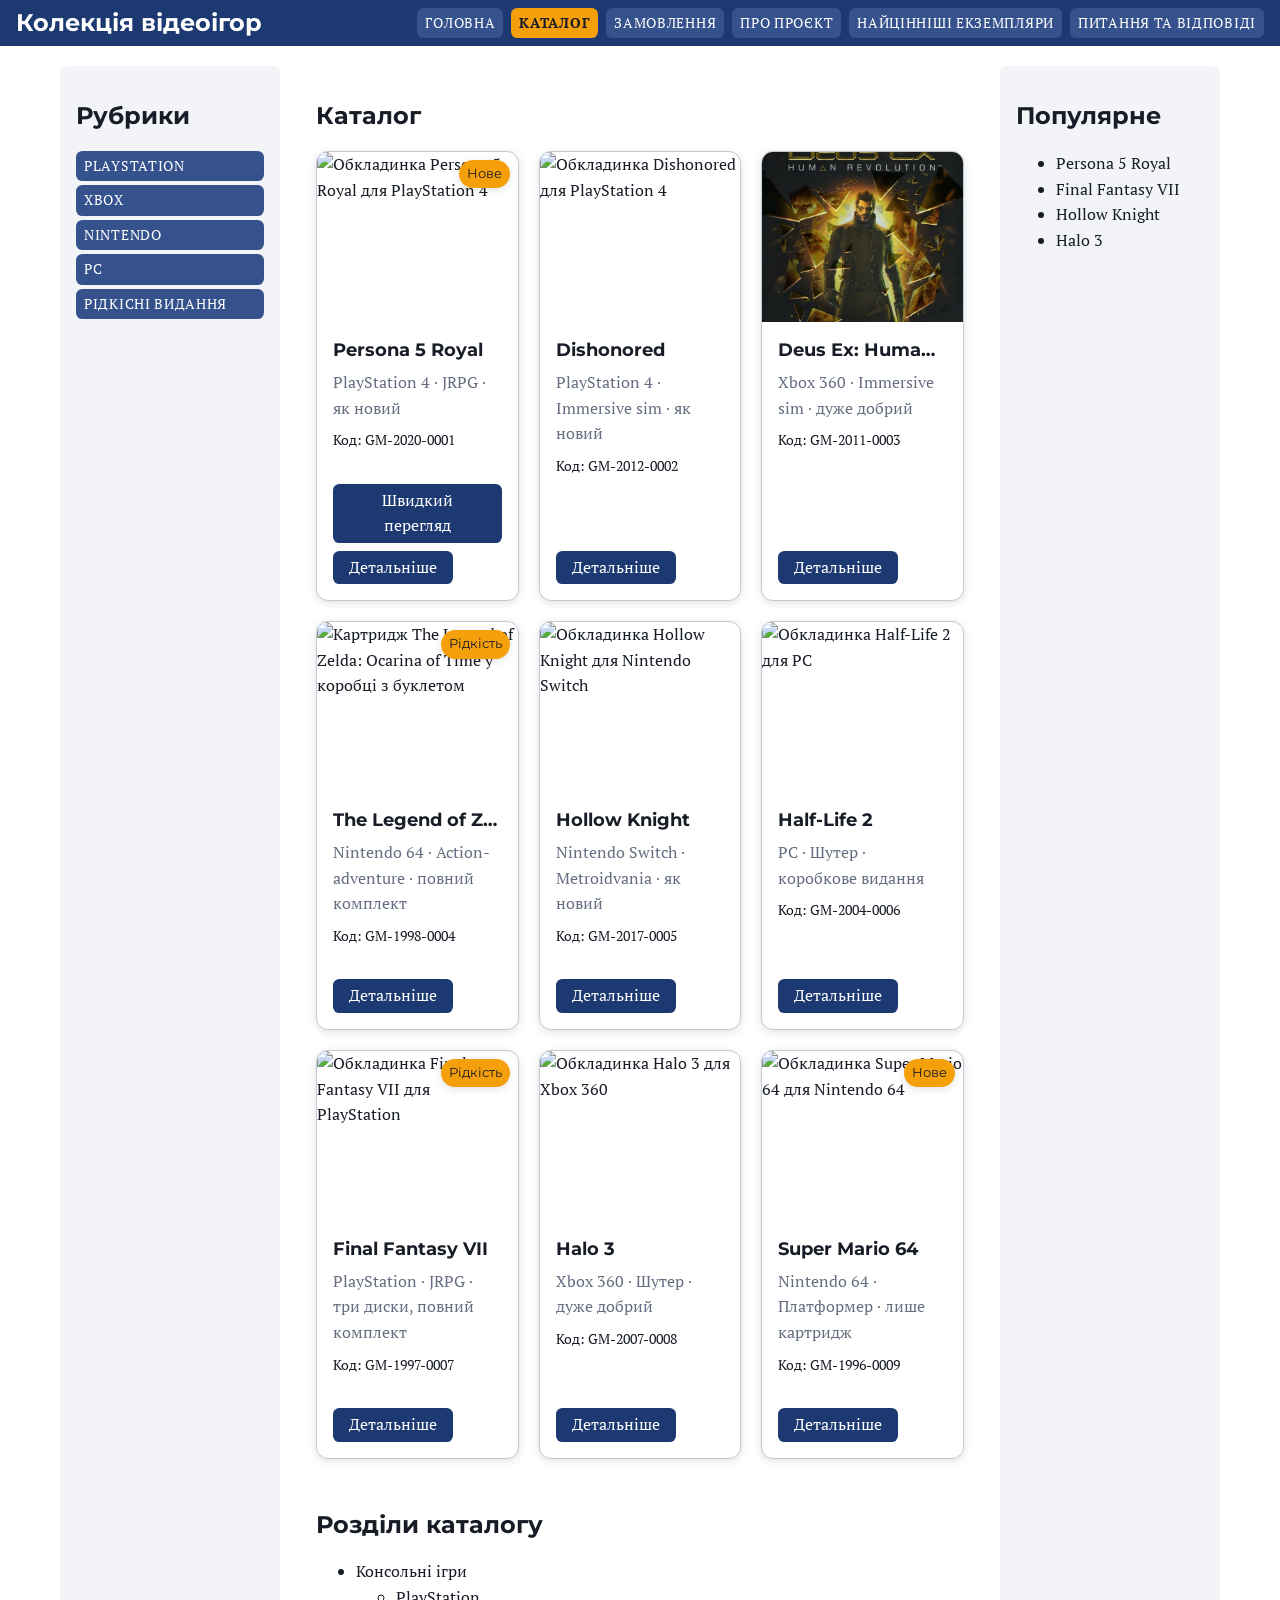
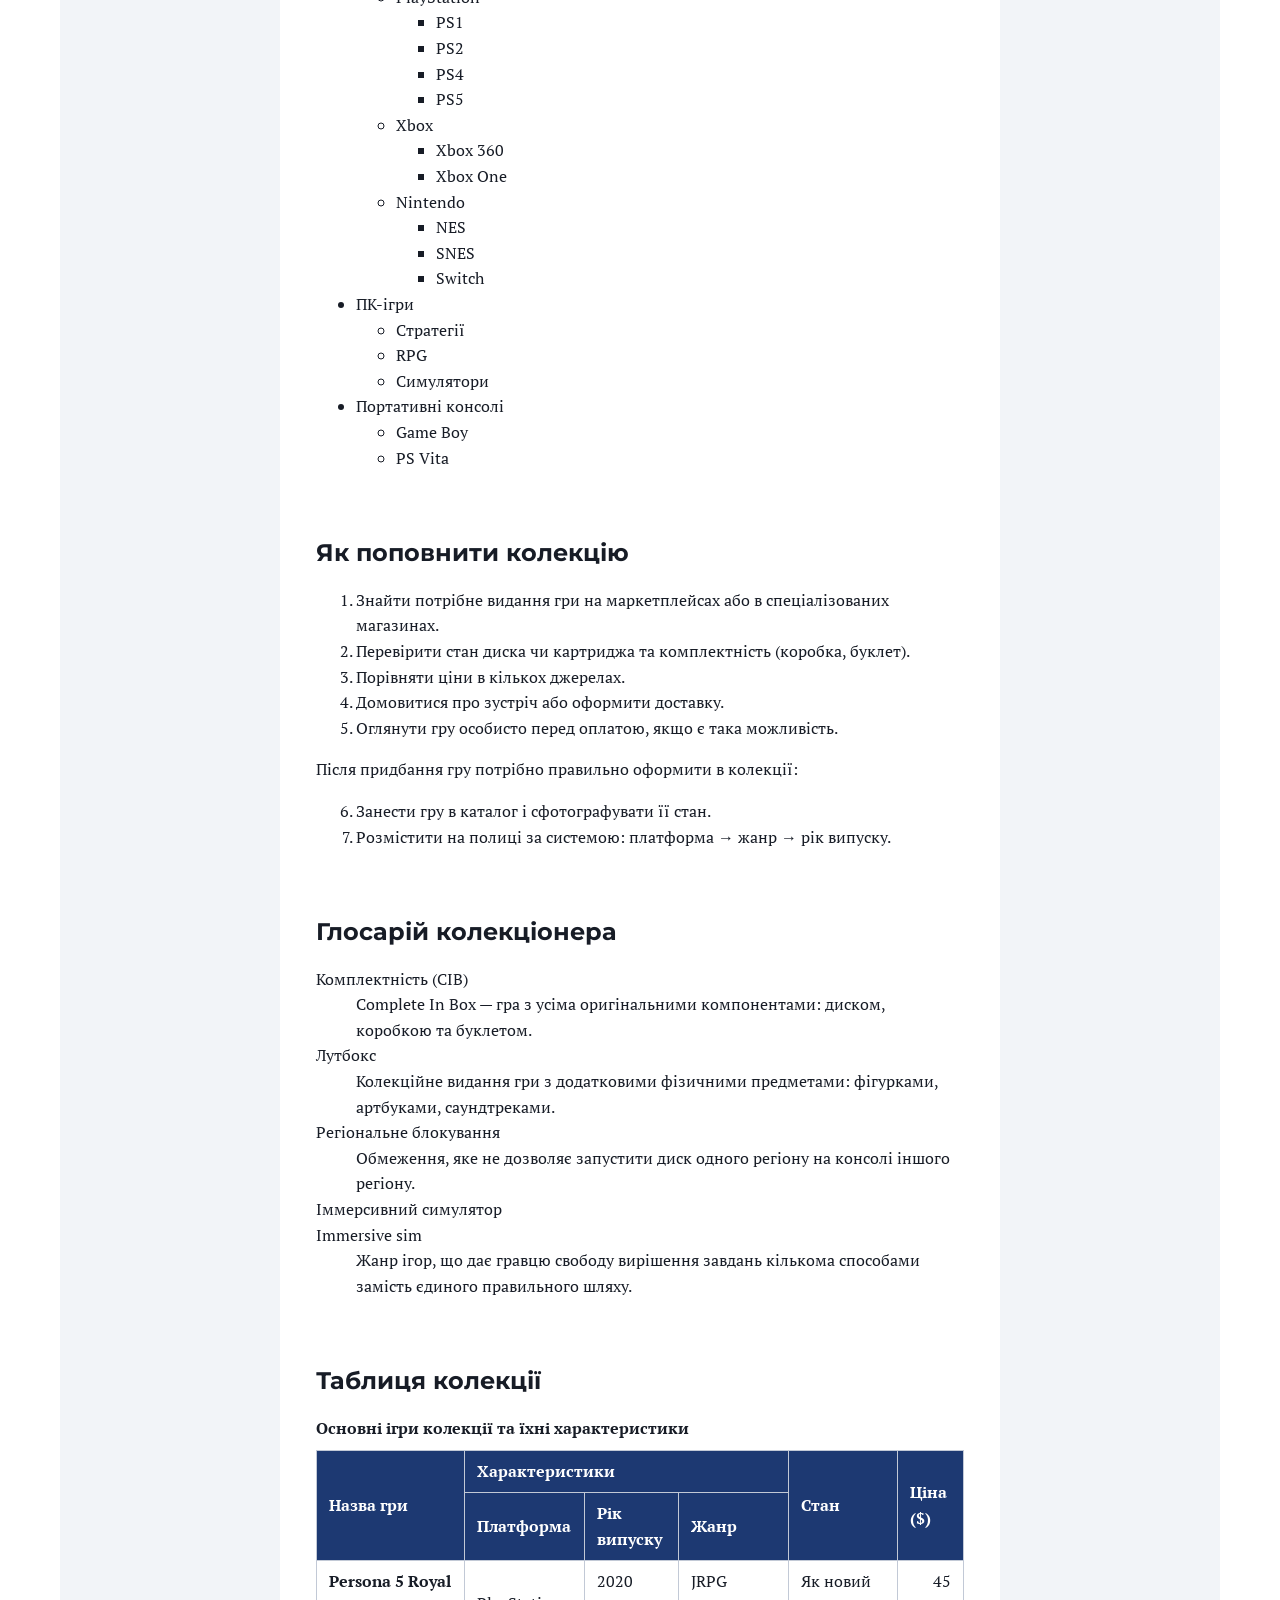
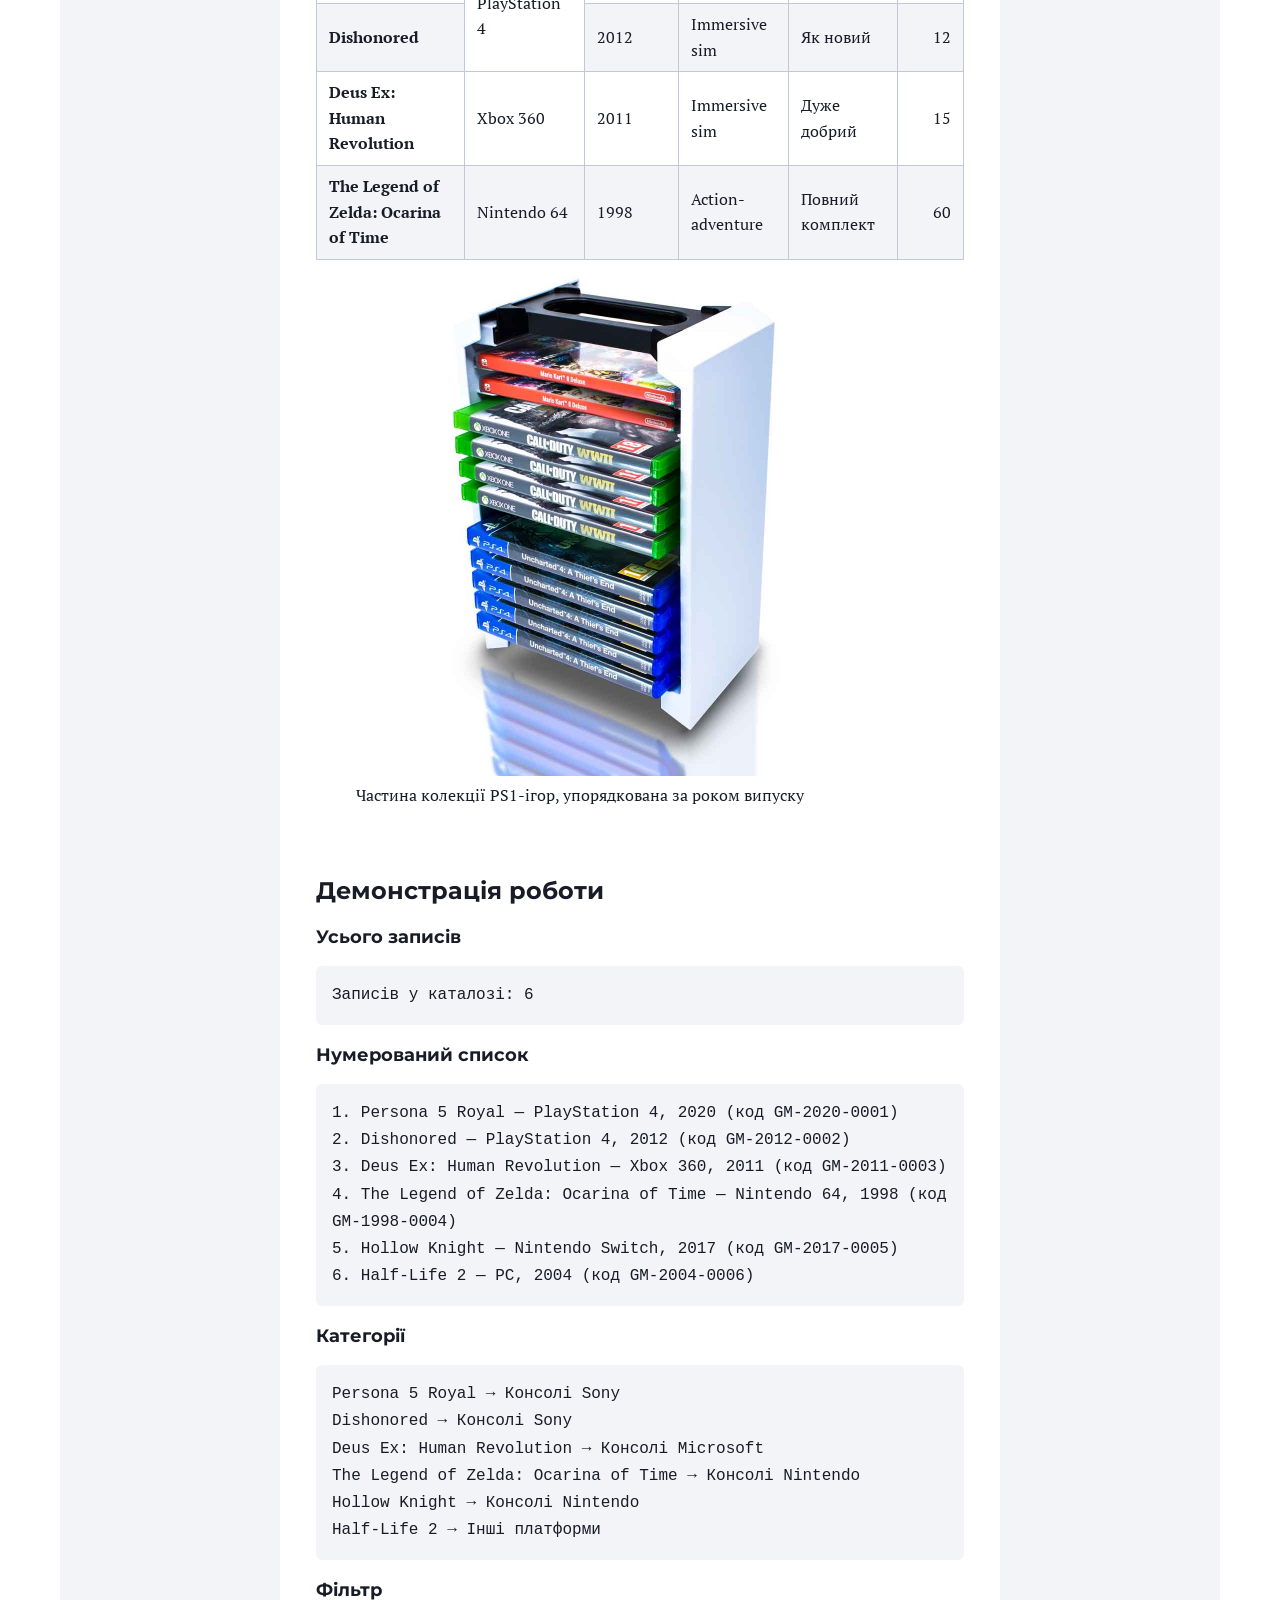
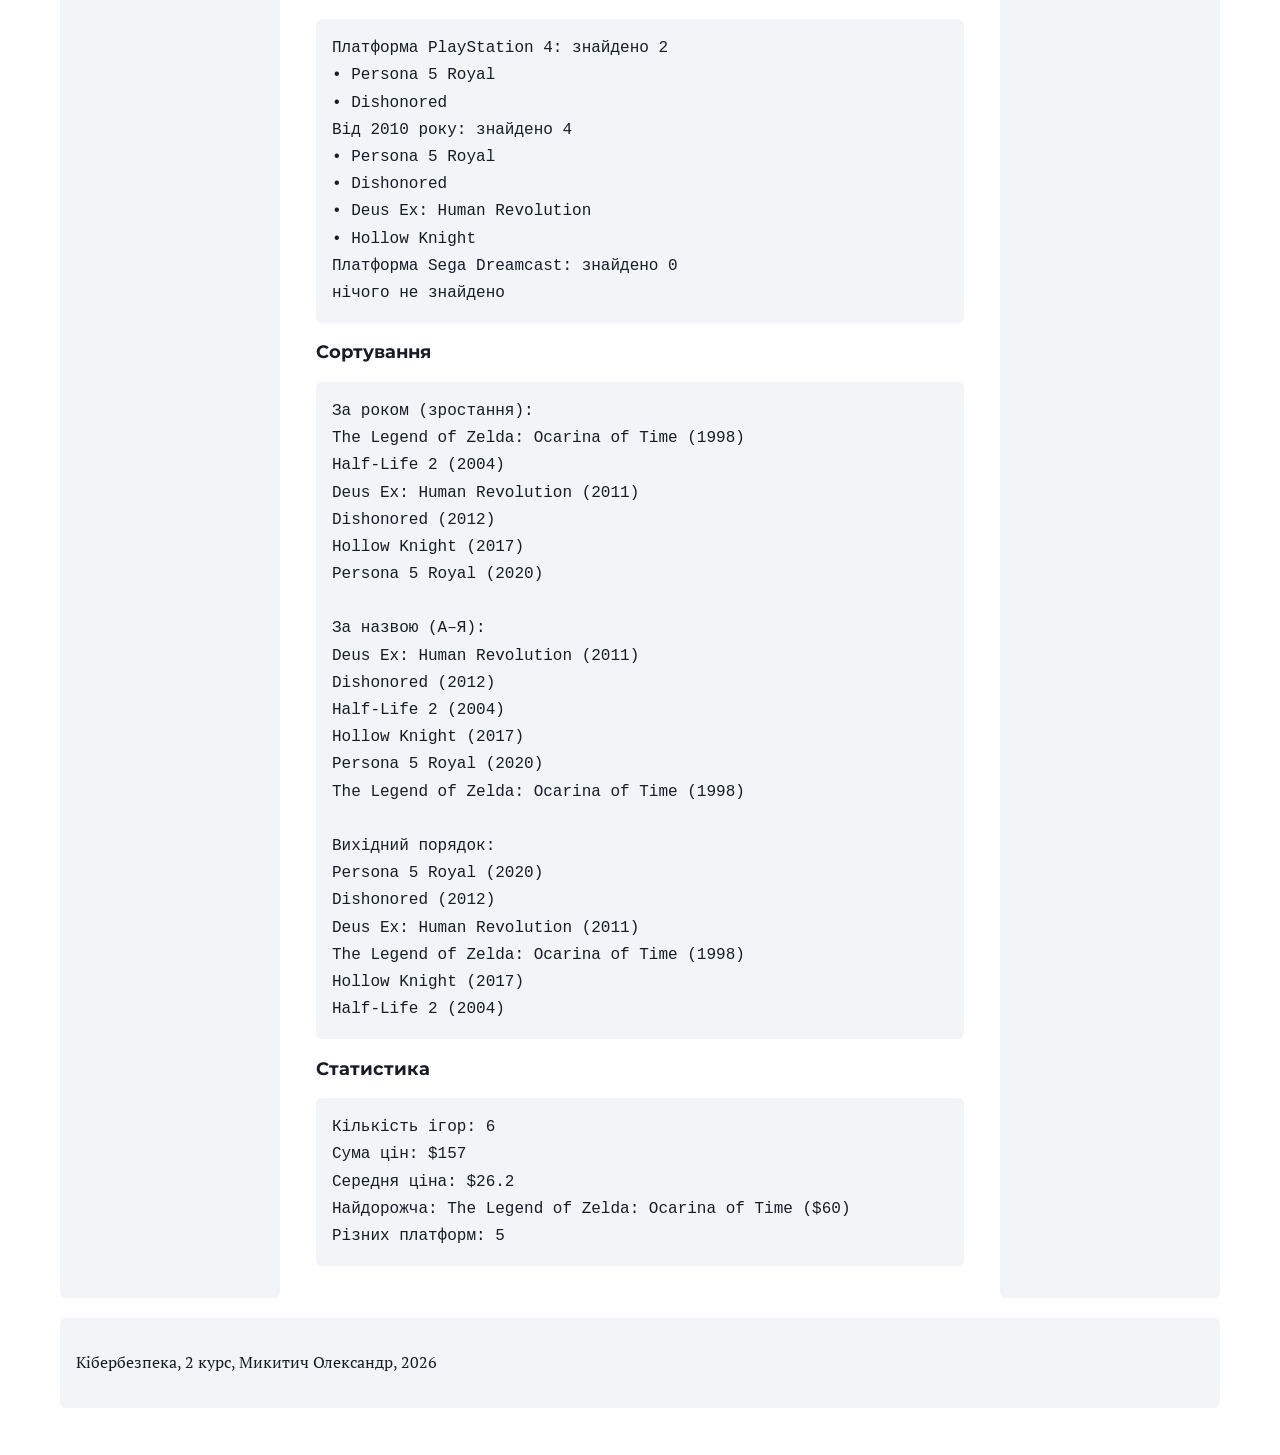
==== catalog.html @ ab2345f8 "LR8: demo section, show() helper, styles" ====
<!DOCTYPE html>
<html lang="uk">

<head>
    <meta charset="UTF-8">
    <meta name="viewport" content="width=device-width, initial-scale=1.0">
    <title>Каталог — Колекція відеоігор</title>
    <link rel="stylesheet" href="css/styles.css">
    <script src="js/app.js" defer></script>
    <link rel="icon" href="data:,">
</head>

<body>

    <header>
        <h1>Колекція відеоігор</h1>
        <nav class="nav" aria-label="Головне меню">
            <details open>
                <summary class="nav__toggle">☰ Меню</summary>
                <ul class="nav__list">
                    <li><a href="index.html">Головна</a></li>
                    <li><a href="catalog.html" class="current">Каталог</a></li>
                    <li><a href="form.html">Замовлення</a></li>
                    <li><a href="index.html#about">Про проєкт</a></li>
                    <li><a href="index.html#favorites">Найцінніші екземпляри</a></li>
                    <li><a href="index.html#faq">Питання та відповіді</a></li>
                </ul>
            </details>
        </nav>
    </header>

    <div class="layout">
        <nav class="layout__nav" aria-label="Рубрики каталогу">
            <h2>Рубрики</h2>
            <ul>
                <li><a href="#">PlayStation</a></li>
                <li><a href="#">Xbox</a></li>
                <li><a href="#">Nintendo</a></li>
                <li><a href="#">PC</a></li>
                <li><a href="#">Рідкісні видання</a></li>
            </ul>
        </nav>
        <main class="layout__main">
            <section class="catalog">
                <h2>Каталог</h2>
                <div class="loader" hidden>
                    <div class="spinner" aria-hidden="true"></div>
                    <p>Завантажуємо каталог…</p>
                </div>
                <div class="cards">
                    <article class="card">
                        <span class="card__badge">Нове</span>
                        <img class="card__img" src="https://picsum.photos/seed/persona5/400/600"
                            alt="Обкладинка Persona 5 Royal для PlayStation 4" width="400" height="600">
                        <div class="card__body">
                            <h3 class="card__title">Persona 5 Royal</h3>
                            <p class="card__meta">PlayStation 4 · JRPG · як новий</p>
                            <p class="card__id">Код: GM-2020-0001</p>
                        </div>
                        <div class="card__actions">
                            <button class="card__action" id="openDetails" type="button">Швидкий перегляд</button>
                            <a class="card__action" href="#">Детальніше</a>
                        </div>
                    </article>

                    <article class="card">
                        <img class="card__img" src="https://picsum.photos/seed/dishonored/600/400"
                            alt="Обкладинка Dishonored для PlayStation 4" width="600" height="400">
                        <div class="card__body">
                            <h3 class="card__title">Dishonored</h3>
                            <p class="card__meta">PlayStation 4 · Immersive sim · як новий</p>
                            <p class="card__id">Код: GM-2012-0002</p>
                        </div>
                        <div class="card__actions">
                            <a class="card__action" href="#">Детальніше</a>
                        </div>
                    </article>

                    <article class="card">
                        <img class="card__img" src="images/deus-ex-human-revolution.jpg"
                            alt="Обкладинка колекційного видання Deus Ex: Human Revolution" width="400" height="300">
                        <div class="card__body">
                            <h3 class="card__title">Deus Ex: Human Revolution — Director's Cut, колекційне видання з
                                артбуком</h3>
                            <p class="card__meta">Xbox 360 · Immersive sim · дуже добрий</p>
                            <p class="card__id">Код: GM-2011-0003</p>
                        </div>
                        <div class="card__actions">
                            <a class="card__action" href="#">Детальніше</a>
                        </div>
                    </article>

                    <article class="card">
                        <span class="card__badge">Рідкість</span>
                        <img class="card__img" src="https://picsum.photos/seed/zelda64/800/450"
                            alt="Картридж The Legend of Zelda: Ocarina of Time у коробці з буклетом" width="800"
                            height="450">
                        <div class="card__body">
                            <h3 class="card__title">The Legend of Zelda: Ocarina of Time — повний комплект із картою
                                Хайрула
                            </h3>
                            <p class="card__meta">Nintendo 64 · Action-adventure · повний комплект</p>
                            <p class="card__id">Код: GM-1998-0004</p>
                        </div>
                        <div class="card__actions">
                            <a class="card__action" href="#">Детальніше</a>
                        </div>
                    </article>
                    <article class="card">
                        <img class="card__img" src="https://picsum.photos/seed/hollowknight/600/400"
                            alt="Обкладинка Hollow Knight для Nintendo Switch" width="600" height="400">
                        <div class="card__body">
                            <h3 class="card__title">Hollow Knight</h3>
                            <p class="card__meta">Nintendo Switch · Metroidvania · як новий</p>
                            <p class="card__id">Код: GM-2017-0005</p>
                        </div>
                        <div class="card__actions">
                            <a class="card__action" href="#">Детальніше</a>
                        </div>
                    </article>

                    <article class="card">
                        <img class="card__img" src="https://picsum.photos/seed/halflife2/600/400"
                            alt="Обкладинка Half-Life 2 для PC" width="600" height="400">
                        <div class="card__body">
                            <h3 class="card__title">Half-Life 2</h3>
                            <p class="card__meta">PC · Шутер · коробкове видання</p>
                            <p class="card__id">Код: GM-2004-0006</p>
                        </div>
                        <div class="card__actions">
                            <a class="card__action" href="#">Детальніше</a>
                        </div>
                    </article>

                    <article class="card">
                        <span class="card__badge">Рідкість</span>
                        <img class="card__img" src="https://picsum.photos/seed/ff7/600/400"
                            alt="Обкладинка Final Fantasy VII для PlayStation" width="600" height="400">
                        <div class="card__body">
                            <h3 class="card__title">Final Fantasy VII</h3>
                            <p class="card__meta">PlayStation · JRPG · три диски, повний комплект</p>
                            <p class="card__id">Код: GM-1997-0007</p>
                        </div>
                        <div class="card__actions">
                            <a class="card__action" href="#">Детальніше</a>
                        </div>
                    </article>

                    <article class="card">
                        <img class="card__img" src="https://picsum.photos/seed/halo3/600/400"
                            alt="Обкладинка Halo 3 для Xbox 360" width="600" height="400">
                        <div class="card__body">
                            <h3 class="card__title">Halo 3</h3>
                            <p class="card__meta">Xbox 360 · Шутер · дуже добрий</p>
                            <p class="card__id">Код: GM-2007-0008</p>
                        </div>
                        <div class="card__actions">
                            <a class="card__action" href="#">Детальніше</a>
                        </div>
                    </article>

                    <article class="card">
                        <span class="card__badge">Нове</span>
                        <img class="card__img" src="https://picsum.photos/seed/mario64/600/400"
                            alt="Обкладинка Super Mario 64 для Nintendo 64" width="600" height="400">
                        <div class="card__body">
                            <h3 class="card__title">Super Mario 64</h3>
                            <p class="card__meta">Nintendo 64 · Платформер · лише картридж</p>
                            <p class="card__id">Код: GM-1996-0009</p>
                        </div>
                        <div class="card__actions">
                            <a class="card__action" href="#">Детальніше</a>
                        </div>
                    </article>
                </div>
            </section>
            <dialog id="details">
                <h2>Persona 5 Royal</h2>
                <p>Ідентифікатор: GM-2020-0001</p>
                <p>Платформа: PlayStation 4. Жанр: JRPG. Рік виходу: 2020. Розробник: Atlus. Стан: як новий, диск без
                    подряпин, оригінальна обкладинка.</p>
                <button id="closeDetails" type="button">Закрити</button>
            </dialog>
            <section>
                <h2>Розділи каталогу</h2>
                <ul>
                    <li>Консольні ігри
                        <ul>
                            <li>PlayStation
                                <ul>
                                    <li>PS1</li>
                                    <li>PS2</li>
                                    <li>PS4</li>
                                    <li>PS5</li>
                                </ul>
                            </li>
                            <li>Xbox
                                <ul>
                                    <li>Xbox 360</li>
                                    <li>Xbox One</li>
                                </ul>
                            </li>
                            <li>Nintendo
                                <ul>
                                    <li>NES</li>
                                    <li>SNES</li>
                                    <li>Switch</li>
                                </ul>
                            </li>
                        </ul>
                    </li>
                    <li>ПК-ігри
                        <ul>
                            <li>Стратегії</li>
                            <li>RPG</li>
                            <li>Симулятори</li>
                        </ul>
                    </li>
                    <li>Портативні консолі
                        <ul>
                            <li>Game Boy</li>
                            <li>PS Vita</li>
                        </ul>
                    </li>
                </ul>
            </section>

            <section>
                <h2>Як поповнити колекцію</h2>
                <ol>
                    <li>Знайти потрібне видання гри на маркетплейсах або в спеціалізованих магазинах.</li>
                    <li>Перевірити стан диска чи картриджа та комплектність (коробка, буклет).</li>
                    <li>Порівняти ціни в кількох джерелах.</li>
                    <li>Домовитися про зустріч або оформити доставку.</li>
                    <li>Оглянути гру особисто перед оплатою, якщо є така можливість.</li>
                </ol>
                <p>Після придбання гру потрібно правильно оформити в колекції:</p>
                <ol start="6">
                    <li>Занести гру в каталог і сфотографувати її стан.</li>
                    <li>Розмістити на полиці за системою: платформа → жанр → рік випуску.</li>
                </ol>
            </section>

            <section>
                <h2>Глосарій колекціонера</h2>
                <dl>
                    <dt>Комплектність (CIB)</dt>
                    <dd>Complete In Box — гра з усіма оригінальними компонентами: диском, коробкою та буклетом.</dd>

                    <dt>Лутбокс</dt>
                    <dd>Колекційне видання гри з додатковими фізичними предметами: фігурками, артбуками, саундтреками.
                    </dd>

                    <dt>Регіональне блокування</dt>
                    <dd>Обмеження, яке не дозволяє запустити диск одного регіону на консолі іншого регіону.</dd>

                    <dt>Іммерсивний симулятор</dt>
                    <dt>Immersive sim</dt>
                    <dd>Жанр ігор, що дає гравцю свободу вирішення завдань кількома способами замість єдиного
                        правильного
                        шляху.</dd>
                </dl>
            </section>

            <section>
                <h2>Таблиця колекції</h2>
                <div class="table-wrap">
                    <table>
                        <caption>Основні ігри колекції та їхні характеристики</caption>
                        <thead>
                            <tr>
                                <th rowspan="2" scope="col">Назва гри</th>
                                <th colspan="3" scope="colgroup">Характеристики</th>
                                <th rowspan="2" scope="col">Стан</th>
                                <th rowspan="2" scope="col">Ціна ($)</th>
                            </tr>
                            <tr>
                                <th scope="col">Платформа</th>
                                <th scope="col">Рік випуску</th>
                                <th scope="col">Жанр</th>
                            </tr>
                        </thead>
                        <tbody>
                            <tr>
                                <th scope="row">Persona 5 Royal</th>
                                <td rowspan="2">PlayStation 4</td>
                                <td>2020</td>
                                <td>JRPG</td>
                                <td>Як новий</td>
                                <td>45</td>
                            </tr>
                            <tr>
                                <th scope="row">Dishonored</th>
                                <td>2012</td>
                                <td>Immersive sim</td>
                                <td>Як новий</td>
                                <td>12</td>
                            </tr>
                            <tr>
                                <th scope="row">Deus Ex: Human Revolution</th>
                                <td>Xbox 360</td>
                                <td>2011</td>
                                <td>Immersive sim</td>
                                <td>Дуже добрий</td>
                                <td>15</td>
                            </tr>
                            <tr>
                                <th scope="row">The Legend of Zelda: Ocarina of Time</th>
                                <td>Nintendo 64</td>
                                <td>1998</td>
                                <td>Action-adventure</td>
                                <td>Повний комплект</td>
                                <td>60</td>
                            </tr>
                        </tbody>

                    </table>
                </div>

                <figure>
                    <img src="images/ps1-collection-boxes.jpg"
                        alt="Ряд коробок класичних PS1-ігор на полиці, впорядкованих за роком випуску" width="500"
                        height="350" loading="lazy">
                    <figcaption>Частина колекції PS1-ігор, упорядкована за роком випуску</figcaption>
                </figure>
            </section>
            <section class="demo" id="demo">
    <h2>Демонстрація роботи</h2>
    <h3>Усього записів</h3>
    <p class="js-out" id="out-count"></p>
    <h3>Нумерований список</h3>
    <p class="js-out" id="out-numbered"></p>
    <h3>Категорії</h3>
    <p class="js-out" id="out-categories"></p>
    <h3>Фільтр</h3>
    <p class="js-out" id="out-filter"></p>
    <h3>Сортування</h3>
    <p class="js-out" id="out-sorted"></p>
    <h3>Статистика</h3>
    <p class="js-out" id="out-stats"></p>
</section>
        </main>
        <aside class="layout__aside">
            <h2>Популярне</h2>
            <ul>
                <li>Persona 5 Royal</li>
                <li>Final Fantasy VII</li>
                <li>Hollow Knight</li>
                <li>Halo 3</li>
            </ul>
        </aside>

        <footer class="layout__footer">
            <p>Кібербезпека, 2 курс, Микитич Олександр, 2026</p>
        </footer>
    </div>


    <script>
        const dlg = document.getElementById("details");
        document.getElementById("openDetails").addEventListener("click", () => dlg.showModal());
        document.getElementById("closeDetails").addEventListener("click", () => dlg.close());
    </script>
</body>

</html>
---- css/styles.css ----
/* =========================================================
   Колекція відеоігор — web-course-2
   Варіант: відеоігри (фізичні копії)
   Микитич Олександр, 2 курс, Кібербезпека
   LR4 — жовтень 2026, LR5 — жовтень 2026
   ========================================================= */

/* Шрифти Google Fonts з підтримкою кирилиці:
   Montserrat — заголовки, PT Serif — основний текст.
   Разом використано 2 гарнітури і 3 накреслення (700 + 400 + 700).
   @import за правилами CSS мусить стояти до будь-яких інших правил,
   тому він вище за box-sizing. */
@import url('https://fonts.googleapis.com/css2?family=Montserrat:wght@700&family=PT+Serif:wght@400;700&subset=cyrillic&display=swap');

/* ---------------------------------------------------------
   0. Глобальна нормалізація коробок (LR5, п.2)
   За замовчуванням (content-box) width — це ширина лише вмісту, а padding
   і border додаються зверху: блок width: 50% + padding 1rem з кожного боку
   займе більше половини рядка, і дві такі колонки не помістяться поруч.
   У border-box width — це вже вся коробка разом із padding і border:
   відступи «з'їдають» місце всередині, а зовнішній розмір лишається
   рівно таким, як записано. ::before і ::after додано, бо псевдоелементи
   не успадковують box-sizing від свого елемента.
   --------------------------------------------------------- */
*,
*::before,
*::after {
    box-sizing: border-box;
}

   /* Тут ваш коментар своїми словами */
   img,
   video,
   iframe {
       max-width: 100%;
       height: auto;
   }
      .table-wrap {
       overflow-x: auto;
   }

/* ---------------------------------------------------------
   1. Палітра та нетипові custom properties
   --------------------------------------------------------- */
:root {
    /* кольори варіанта (6 обов'язкових ролей + додаткові) */
    --color-brand: hsl(220 60% 28%);
    --color-accent: hsl(38 92% 50%);
    --color-bg: #ffffff;
    --color-surface: hsl(220 30% 96%);
    --color-text: hsl(220 25% 12%);
    --color-muted: hsl(220 12% 45%);
    --color-border: hsl(220 20% 80%);
    --color-invalid: hsl(0 72% 45%);
    --color-valid: hsl(142 60% 32%);

    /* похідні кольори: щоб поза :root не лишилося жодного «сирого» кольору */
    --color-on-brand: #ffffff;
    /* текст на синьому фоні */
    --color-brand-light: hsl(220 45% 38%);
    /* плитки меню на фоні шапки */
    --color-invalid-bg: hsl(0 72% 96%);
    --color-valid-bg: hsl(142 60% 96%);

    /* нетипові (не кольорові) змінні з LR4 */
    --radius: 0.4rem;
    --space: 1rem;
    --shadow: 0 2px 8px rgb(0 0 0 / 12%);
    --font-heading: "Montserrat", "Segoe UI", sans-serif;
    --font-body: "PT Serif", Georgia, "Times New Roman", serif;

    /* розміри (LR5): усі відступи нижче — лише через ці змінні */
    --space-xs: 0.25rem;
    --space-sm: 0.5rem;
    --space-md: 1rem;
    --space-lg: 2rem;
    --radius-lg: 12px;
    --card-width: 260px;
    --card-img-height: 170px;
    --banner-width: 900px;

    /* макет (LR6) */
    --gap: 1.25rem;
    --min-col: 240px;
    --sidebar: 220px;
}

/* ---------------------------------------------------------
   2. Базові стилі та типографіка
   --------------------------------------------------------- */
body {
    margin: 0;
    background: var(--color-bg);
    color: var(--color-text);
    font-family: var(--font-body);
    font-size: 100%;
    /* 16px */
    line-height: 1.6;
    /* 1.5–1.7 для основного тексту */
}

h1,
h2,
h3 {
    font-family: var(--font-heading);
    line-height: 1.2;
    /* 1.1–1.3 для заголовків */
}

h1 {
    font-size: 2rem;
}

h2 {
    font-size: 1.5rem;
}

h3 {
    font-size: 1.15rem;
}

/* зображення не вилазять за межі батьківського блока */
img {
    max-width: 100%;
    height: auto;
}

/* ширина текстових абзаців обмежена, щоб рядки не тягнулися на весь екран */
main p {
    max-width: 65ch;
}

/* letter-spacing рівно в одному місці — там, де текст написано великими
   літерами (text-transform: uppercase) — у пунктах меню навігації */
nav a {
    text-transform: uppercase;
    letter-spacing: 0.05em;
}

/* приклад var() із запасним значенням: якщо --shadow раптом не оголошено
   (наприклад, зникне з :root), картка просто отримає цю легку тінь за
   замовчуванням замість того, щоб лишитися без тіні взагалі */
.card {
    box-shadow: var(--shadow, 0 2px 8px rgb(0 0 0 / 10%));
    background: var(--color-surface);
    border-radius: var(--radius);
    padding: var(--space);
}

/* ---------------------------------------------------------
   3. Наскрізна шапка й горизонтальне меню (LR4 п.5, LR5 п.8)
   Селектор body > header, а не просто header: усередині карток на
   головній теж є <header>, і вони не мають ставати синіми чи липкими.
   --------------------------------------------------------- */
/* position: sticky — шапка прокручується разом зі сторінкою, доки не
   торкнеться верху вікна (top: 0), а далі «прилипає».
   z-index працює лише для позиціонованих елементів, тому без position
   він би просто ігнорувався; а без z-index картки з position: relative,
   що йдуть у розмітці пізніше, малювалися б поверх шапки. */
body>header {
    position: sticky;
    top: 0;
    z-index: 10;
    padding: var(--space-sm) var(--space-md);
    background: var(--color-brand);
    /* непрозорий: текст не просвічує */
    color: var(--color-on-brand);
    display: flex;
    align-items: center;
    justify-content: space-between;
    gap: var(--gap);
}

body>header h1 {
    margin: 0;
    font-size: 1.5rem;
    color: var(--color-on-brand);
}

/* комбінатор "сусід": відступ одразу під шапкою перед основним вмістом */
header+main {
    display: block;
    margin-top: var(--space);
}

/* бічні відступи, щоб вміст не прилипав до країв вікна */
main {
    padding: 0 var(--space-md);
}


body>header ul {
    display: flex;
    flex-wrap: wrap;
    gap: var(--space-sm);
    list-style: none;
    padding: 0;
    margin: 0;
}


/* кожне посилання — окрема «плитка»: власний фон, відступи, скруглення */
nav a {
    display: block;
    padding: var(--space-xs) var(--space-sm);
    text-decoration: none;
    background: var(--color-brand-light);
    border-radius: var(--radius);
    font-size: 0.875rem;
}

/* колір тексту — через :link і :visited: інакше загальні a:link / a:visited
   з розділу 6 мають вищу специфічність (0,1,1) за nav a (0,0,2)
   і фарбують пункти меню в синій на синьому фоні */
nav a:link,
nav a:visited {
    color: var(--color-on-brand);
}

nav a:hover {
    background: var(--color-accent);
    color: var(--color-text);
}

/* поточна сторінка — клас "переїжджає" по сторінках, розмітка та сама */
nav a.current {
    background: var(--color-accent);
    color: var(--color-text);
    font-weight: 700;
}
/* ----- Меню без JS: <details> + <summary> ----- */
/* База (телефон): у шапці заголовок, а меню під ним на всю ширину */
body > header {
    flex-wrap: wrap;
}

.nav {
    flex: 1 1 100%;
}

/* summary виглядає як кнопка; display: block прибирає стандартний трикутник */
.nav__toggle {
    display: block;
    min-height: 44px;
    padding: var(--space-sm) var(--space-md);
    background: var(--color-brand-light);
    color: var(--color-on-brand);
    border-radius: var(--radius);
    font-weight: bold;
    cursor: pointer;
}

/* summary втрачає видимий фокус через наші стилі, тому повертаємо його */
.nav__toggle:focus-visible {
    outline: 3px solid var(--color-accent);
    outline-offset: 2px;
}

/* Пункти вертикально, кожен не нижчий за 44px (мінімум для пальця) */
.nav__list {
    list-style: none;
    margin: var(--space-sm) 0 0;
    padding: 0;
    display: flex;
    flex-direction: column;
    gap: var(--space-xs);
}

.nav__list a {
    display: flex;
    align-items: center;
    min-height: 44px;
}

@media (min-width: 768px) {
    /* Кнопку ховаємо, список стає горизонтальним рядом на Flexbox */
    .nav {
        flex: 0 1 auto;
    }

    .nav__toggle {
        display: none;
    }

    .nav details > .nav__list {
        flex-direction: row;
        flex-wrap: wrap;
        margin: 0;
        gap: var(--space-sm);
    }

    .nav__list a {
        min-height: 0;
    }
}

body>footer {
    background: var(--color-surface);
    color: var(--color-muted);
    padding: var(--space);
    text-align: center;
}

/* комбінатор "прямий нащадок": стилізуємо лише секції, що лежать
   безпосередньо в <main>, а не вкладені в них довільні блоки */
main>section {
    padding: var(--space) 0;
}

/* ---------------------------------------------------------
   4. Таблиця каталогу з LR2 (п.6) — лише селекторами по структурі
   --------------------------------------------------------- */
table {
    border-collapse: collapse;
    /* інакше лінії подвояться */
    width: 100%;
}

caption {
    text-align: left;
    font-weight: 700;
    margin-bottom: 0.5em;
}

th,
td {
    border: 1px solid var(--color-border);
    padding: 0.5em 0.75em;
    text-align: left;
}

thead th {
    background: var(--color-brand);
    color: var(--color-on-brand);
}

/* числова колонка (ціна) — завжди останній td в рядку tbody */
tbody td:last-child {
    text-align: right;
}

/* Зебра рядків: формула an+b тут — 2n, тобто even.
   2n перебирає 2, 4, 6... — усі парні рядки тіла таблиці,
   саме їм даємо фон var(--color-surface). Непарні (2n+1/odd)
   лишаються білими — так рядки легше розрізняти оком. */
tbody tr:nth-child(even) {
    background: var(--color-surface);
}

tbody tr:hover {
    background: var(--color-accent);
}

/* ---------------------------------------------------------
   5. Форма з LR3 (п.7)
   --------------------------------------------------------- */
fieldset {
    border: 1px solid var(--color-border);
    border-radius: var(--radius);
    padding: var(--space);
    margin-bottom: var(--space);
}

legend {
    font-family: var(--font-heading);
    font-weight: 700;
    padding: 0 0.5em;
}

label {
    display: block;
    margin-bottom: 0.25em;
}

input,
select,
textarea {
    width: 100%;
    max-width: 24rem;
    padding: 0.5em;
    border: 1px solid var(--color-border);
    border-radius: var(--radius);
    font-family: inherit;
    font-size: 1rem;
}

/* :focus:invalid, а не просто :invalid — required-поля є невалідними
   одразу після завантаження сторінки, ще до того, як людина почала
   щось вводити. Якщо прибрати :focus, уся форма стане червоною ще до
   взаємодії з нею. :focus:invalid підсвічує поле лише тоді, коли
   користувач саме зараз у ньому друкує і значення ще не підходить. */
input:focus:invalid,
select:focus:invalid,
textarea:focus:invalid {
    border-color: var(--color-invalid);
    background: var(--color-invalid-bg);
}

input:focus:valid,
select:focus:valid,
textarea:focus:valid {
    border-color: var(--color-valid);
    background: var(--color-valid-bg);
}

/* обов'язкові поля позначені псевдоелементом (зірочка), а не текстом
   у розмітці: :has() перевіряє, чи йде одразу за підписом required-поле */
label:has(+ input:required)::after,
label:has(+ select:required)::after {
    content: " *";
    color: var(--color-accent);
    font-weight: 700;
}

/* кнопки submit і reset обрані атрибутним селектором, без класів */
button[type="submit"] {
    background: var(--color-accent);
    color: var(--color-text);
    border: none;
    border-radius: var(--radius);
    padding: 0.6em 1.4em;
    font-weight: 700;
    cursor: pointer;
}

button[type="reset"] {
    background: transparent;
    color: var(--color-muted);
    border: 1px solid var(--color-border);
    border-radius: var(--radius);
    padding: 0.6em 1.4em;
    cursor: pointer;
}

/* псевдоклас :checked — позначений варіант (радіо/чекбокс) підсвічує
   свій підпис, щоб було видно вибір навіть без фокуса на самому полі */
input:checked+label {
    color: var(--color-brand);
    font-weight: 700;
}

/* ---------------------------------------------------------
   6. Обов'язковий набір селекторів (п.8)
   --------------------------------------------------------- */

/* псевдоклас :not() — усі пункти FAQ, крім закритого за замовчуванням,
   отримують трохи приглушений маркер підсумку, доки їх не розгорнули */
details:not([open]) summary {
    color: var(--color-muted);
}

/* псевдоклас :first-child — прибираємо зайвий відступ зверху в першого
   елемента всередині <main>, яким би він не був */
main>*:first-child {
    margin-top: 0;
}

/* псевдоелементи ::before / ::after з обов'язковим content —
   декоративні лапки навколо цитати на головній сторінці */
blockquote {
    font-style: italic;
    color: var(--color-muted);
    padding: 0 1.5em;
}

blockquote::before {
    content: "«";
    color: var(--color-accent);
}

blockquote::after {
    content: "»";
    color: var(--color-accent);
}

/* атрибутний селектор — зовнішні посилання позначаємо значком через
   ::after (ще один псевдоелемент, одночасно демонструє attribute-selector) */
a[href^="http"]::after {
    content: " ↗";
}

a[href$=".pdf"]::after {
    content: " (PDF)";
}

/* Повний набір станів посилань у порядку LVHFA.
   Порядок критичний, бо :hover і :active йдуть пізніше за :link/:visited
   і мають перекривати їх у каскаді — якщо :visited поставити після :hover,
   відвіданий стан знову "забере" колір у наведення й клік. */
a:link {
    color: var(--color-brand);
}

a:visited {
    color: var(--color-muted);
}

a:hover {
    color: var(--color-accent);
}

a:focus-visible {
    outline: 2px solid var(--color-accent);
    outline-offset: 2px;
}

a:active {
    color: var(--color-invalid);
}

/* ---------------------------------------------------------
   7. Демонстрація специфічності (п.9)
   --------------------------------------------------------- */

/* --- Демонстрація специфічності ---
   Претенденти на колір заголовка картки Persona 5 Royal:
   h3               → (0,0,1)
   .card h3         → (0,1,1)
   #promo h3        → (1,0,1)  ← перемагає

   Порівнюємо трійки зліва направо, як номер версії:
   у #promo h3 одиниця в першій колонці (id), тому решта вже не має
   значення. Скільки б класів я не додав до .card, вони не наздоженуть
   один id — саме тому id для стилів зазвичай не використовують. */
/* h3       { color: var(--color-text); } */
/* .card h3 { color: var(--color-muted); } */
#promo h3 {
    color: var(--color-brand);
}

/* Якби тут був inline-стиль style="color: red" прямо в розмітці,
   він переміг би всі три правила вище, бо inline-стилі мають
   специфічність (1,0,0,0) — на порядок вищу за будь-який id-селектор
   у файлі стилів. Це погано для підтримки коду: такий колір довелося б
   шукати і правити в самому HTML на кожній сторінці окремо, а не в
   одному файлі styles.css. */
/* <h3 style="color: red;">Persona 5 Royal</h3> */

/* підпис-footer у картках головної сторінки */
.card footer {
    color: var(--color-muted);
    font-size: 0.875rem;
}

/* =========================================================
   LR5. БЛОКОВА МОДЕЛЬ І ПОЗИЦІОНУВАННЯ
   ========================================================= */

/* ===== Градієнтний банер (п.9) ===== */
/* Градієнт тримається темного синього на більшій частині довжини, а
   бурштин з'являється лише в кінці — так білий текст читається всюди.
   text-shadow — страховка для світлого правого краю. */
.banner {
    width: min(100%, var(--banner-width));
    margin: 0 auto var(--space-lg);
    padding: var(--space-lg);
    border-radius: var(--radius-lg);
    color: var(--color-on-brand);
    background-image: linear-gradient(120deg, var(--color-brand) 0%, var(--color-brand-light) 60%, var(--color-accent) 100%);
    text-shadow: 0 1px 2px rgb(0 0 0 / 40%);
}

.banner h2 {
    margin: 0 0 var(--space-sm);
}

.banner p {
    margin: 0;
}

/* ===== Картки каталогу (п.4–7) ===== */

/* Система відліку для бейджа. Експеримент: без position: relative бейдж
   рахує top/right від найближчого позиціонованого предка, а такого немає,
   тож координати беруться від початкового блока (вікна) — і бейджі обох
   карток злітають у правий верхній кут сторінки, один на одного. */
.card {
    position: relative;
}

/* overflow: hidden обрізає все, що виходить за межі картки, — без нього
   прямокутні кути зображення вилазили б поверх скруглених кутів border-radius. */
.card {
    overflow: hidden;
    border: 1px solid var(--color-border);
    border-radius: var(--radius-lg);
    transition: transform 250ms ease, box-shadow 250ms ease;
}

.cards {
  
    display: grid;
    grid-template-columns: repeat(auto-fit, minmax(var(--min-col), 1fr));
    gap: var(--gap);
}

/* база (телефон): --min-col: 240px з :root дає одну картку в ряд.
   Нижче перевизначаємо тільки значення змінної, а не кількість колонок. */
@media (min-width: 768px) {
    .cards {
        --min-col: 200px;
    }
}

@media (min-width: 1024px) {
    .cards {
        --min-col: 160px;
    }
}

/* Розкладка лише для карток у сітці каталогу. padding: 0 скасовує
   внутрішній відступ картки з LR4 — зображення має йти від краю до краю,
   а відступ отримує тільки .card__body. Вертикальний відступ — лише знизу. */
.cards .card {
    display: flex;
    flex-direction: column;
    padding: 0;
    background: var(--color-bg);
}

/* object-fit: cover заповнює всю рамку 100% × 170px, зберігаючи пропорції
   фото, і обрізає зайве по краях. display: block прибирає кілька пікселів
   під картинкою: img за замовчуванням рядковий елемент і стоїть на базовій
   лінії тексту, під якою браузер лишає місце для «хвостиків» літер (у, р). */
.card__img {
    display: block;
    width: 100%;
    height: var(--card-img-height);
    object-fit: cover;
        object-position: center;
    transition: transform 250ms ease;
}
/* Картка піднімається при наведенні і при фокусі всередині (клавіатура) */
.card:hover,
.card:focus-within {
    transform: translateY(-6px);
    box-shadow: 0 14px 28px rgb(0 0 0 / 18%);
}

/* Вкладений ефект: обкладинка всередині картки трохи збільшується.
   overflow: hidden на .card обрізає збільшену картинку по рамці. */
.card:hover .card__img,
.card:focus-within .card__img {
    transform: scale(1.08);
}

.card__body {
    padding: var(--space-md);
}

/* Три крапки: потрібні всі три властивості разом —
   nowrap забороняє перенос, overflow обрізає зайве, ellipsis малює «…». */
.card__title {
    margin: 0 0 var(--space-sm);
    line-height: 1.3;
    white-space: nowrap;
    overflow: hidden;
    text-overflow: ellipsis;
}

/* Відступи в картці — тільки знизу: так вони ніколи не стикаються
   й не схлопуються (див. демонстрацію в кінці файлу). */
.card__meta,
.card__id {
    margin: 0 0 var(--space-sm);
}

.card__meta {
    color: var(--color-muted);
}

.card__id {
    font-size: 0.875rem;
    font-variant-numeric: tabular-nums;
}

/* останній абзац картки — без нижнього відступу, його вже дає padding */
.card__body> :last-child {
    margin-bottom: 0;
}

/* ===== Бейдж (п.7) ===== */
/* position: absolute виймає бейдж із потоку: він не займає місця,
   не розтягує картку і не зсуває зображення чи текст. */
.card__badge {
    position: absolute;
    top: var(--space-sm);
    right: var(--space-sm);
    padding: var(--space-xs) var(--space-sm);
    background: var(--color-accent);
    color: var(--color-text);
    /* темний текст на бурштині — контрастніше за білий */
    font-family: var(--font-heading);
    font-size: 0.8rem;
    border-radius: 999px;
    box-shadow: var(--shadow);
}

/* ===== Демонстрація: схлопування відступів (п.10) ===== */
/* Схлопування вертикальних відступів (margin collapse).
   Якщо розкоментувати цей блок, відстань між рядком платформи (.card__meta)
   і кодом гри (.card__id) у картці буде НЕ 24 + 16 = 40px, а 24px:
   два вертикальні відступи блокових сусідів, що стикаються, не додаються,
   а зливаються в один — більший із двох.
   Горизонтальні відступи так не поводяться, вони завжди додаються.
   Між самими картками схлопування немає: вони елементи Grid, а відступи
   рядкових блоків не схлопуються ніколи.
   Саме тому в цій роботі всі вертикальні відступи задані тільки
   в один бік — знизу.

.card__meta { margin-bottom: 24px; }
.card__meta + .card__id { margin-top: 16px; }
*/
/* margin-top: auto забирає весь вільний простір над блоком у flex-колонці,
   так само як margin: 0 auto ділить простір по горизонталі, тому кнопки стають унизу */
.card__actions {
    margin-top: auto;
    display: flex;
    gap: var(--space-sm);
    flex-wrap: wrap;
    padding: var(--space-md);
}

.card .card__action {
    display: block;
    padding: var(--space-xs) var(--space-md);
    background: var(--color-brand);
    color: var(--color-on-brand);
    border-radius: var(--radius);
    text-decoration: none;
}

.card .card__action:hover {
    background: var(--color-accent);
}

/* ---------- LR6: макет сторінки ---------- */
.layout {
    display: grid;
    grid-template-columns: 1fr;
    grid-template-areas:
        "nav"
        "main"
        "side"
        "foot";
    gap: var(--gap);
    padding: var(--gap);
}


.layout__nav    { grid-area: nav; }
.layout__main   { grid-area: main; min-width: 0; }
.layout__aside  { grid-area: side; }
.layout__footer { grid-area: foot; }

@media (min-width: 768px) {
    .layout {
        grid-template-columns: 2fr 1fr;
        grid-template-areas:
            "nav  nav"
            "main side"
            "foot foot";
    }
}

@media (min-width: 1024px) {
    .layout {
        grid-template-columns: var(--sidebar) 1fr var(--sidebar);
        grid-template-rows: 1fr auto;
        grid-template-areas:
            "nav  main side"
            "foot foot foot";
        width: min(100%, 1200px);
        margin: 0 auto;
    }
}

.layout__nav,
.layout__aside,
.layout__footer {
    padding: var(--space-md);
    background: var(--color-surface);
    border-radius: var(--radius);
}

.layout__nav ul {
    list-style: none;
    padding: 0;
    margin: 0;
    display: flex;
    flex-direction: column;
    gap: var(--space-xs);
}
/* ---------- LR6: притиснутий футер ---------- */
body {
    display: flex;
    flex-direction: column;
    min-height: 100vh;
}

/* flex: 1 змушує елемент забрати весь вільний простір у flex-батька (body);
   height: 100% тут не спрацює, бо в body немає явної висоти і не врахується шапка */
.layout { flex: 1; }
main    { flex: 1; }

/* Головна: без правої колонки. На телефоні лишається одна колонка (база .layout),
   дві зони з'являються з 768px */
@media (min-width: 768px) {
    .layout--home {
        grid-template-columns: var(--sidebar) 1fr;
        grid-template-areas:
            "nav main"
            "foot foot";
    }
}

/* ---------- LR6: модальне вікно ---------- */
/* z-index не потрібен: showModal() виносить вікно у верхній шар (top layer),
   який завжди над усією сторінкою, на відміну від липкої шапки у звичайному потоці */
dialog {
    width: min(90%, 420px);
    padding: var(--space-lg);
    border: none;
    border-radius: var(--radius);
    background: var(--color-surface);
    color: var(--color-text);
    box-shadow: 0 12px 28px rgb(0 0 0 / 35%);
}

dialog::backdrop {
    background: rgb(0 0 0 / 55%);
}

/* ===== Анімація появи модалки (@keyframes) ===== */
@keyframes fade {
    from { opacity: 0; }
    to   { opacity: 1; }
}

@keyframes pop {
    from {
        opacity: 0;
        transform: translateY(24px) scale(0.96);
    }
    to {
        opacity: 1;
        transform: translateY(0) scale(1);
    }
}

/* both: до початку анімації вікно вже має вигляд першого кадру, а після кінця лишається в стані останнього. Без нього вікно на мить мигнуло б у кінцевому вигляді до старту. */
dialog[open] {
    animation: pop 280ms ease-out both;
}

dialog[open]::backdrop {
    animation: fade 200ms ease-out both;
}

/* ===== Спінер завантаження (заготовка для LR10) ===== */
.spinner {
    width: 48px;
    height: 48px;
    border: 6px solid var(--color-surface);
    border-top-color: var(--color-accent);
    border-radius: 50%;
    /* linear: швидкість обертання стала, коло крутиться рівно. З ease воно б сповільнювалось на початку й у кінці кожного оберту і виглядало б як ривки. */
    animation: spin 900ms linear infinite;
}

@keyframes spin {
    to { transform: rotate(360deg); }
}

button.card__action {
    border: none;
    font: inherit;
    cursor: pointer;
}
/* поки модальне вікно відкрите, сторінка позаду не прокручується */
body:has(dialog[open]) {
    overflow: hidden;
}

/* ===== Повага до prefers-reduced-motion ===== */
@media (prefers-reduced-motion: reduce) {
    *, *::before, *::after {
        animation-duration: 0.01ms !important;
        animation-iteration-count: 1 !important;
        transition-duration: 0.01ms !important;
        scroll-behavior: auto !important;
    }
}

/* Картка не рухається, але реакція на наведення лишається (змінюється колір, а не позиція) */
@media (prefers-reduced-motion: reduce) {
    .card:hover,
    .card:focus-within {
        transform: none;
        background: var(--color-surface);
    }

    .card:hover .card__img,
    .card:focus-within .card__img {
        transform: none;
    }
}

/* white-space: pre-line зберігає переноси рядків із \n; без нього всі рядки виводу злилися б в один суцільний рядок. */
.js-out {
    white-space: pre-line;
    font-family: ui-monospace, monospace;
    background: var(--color-surface);
    padding: var(--space-md);
    border-radius: var(--radius);
    line-height: 1.7;
    overflow-wrap: anywhere;
    max-width: 100%;}
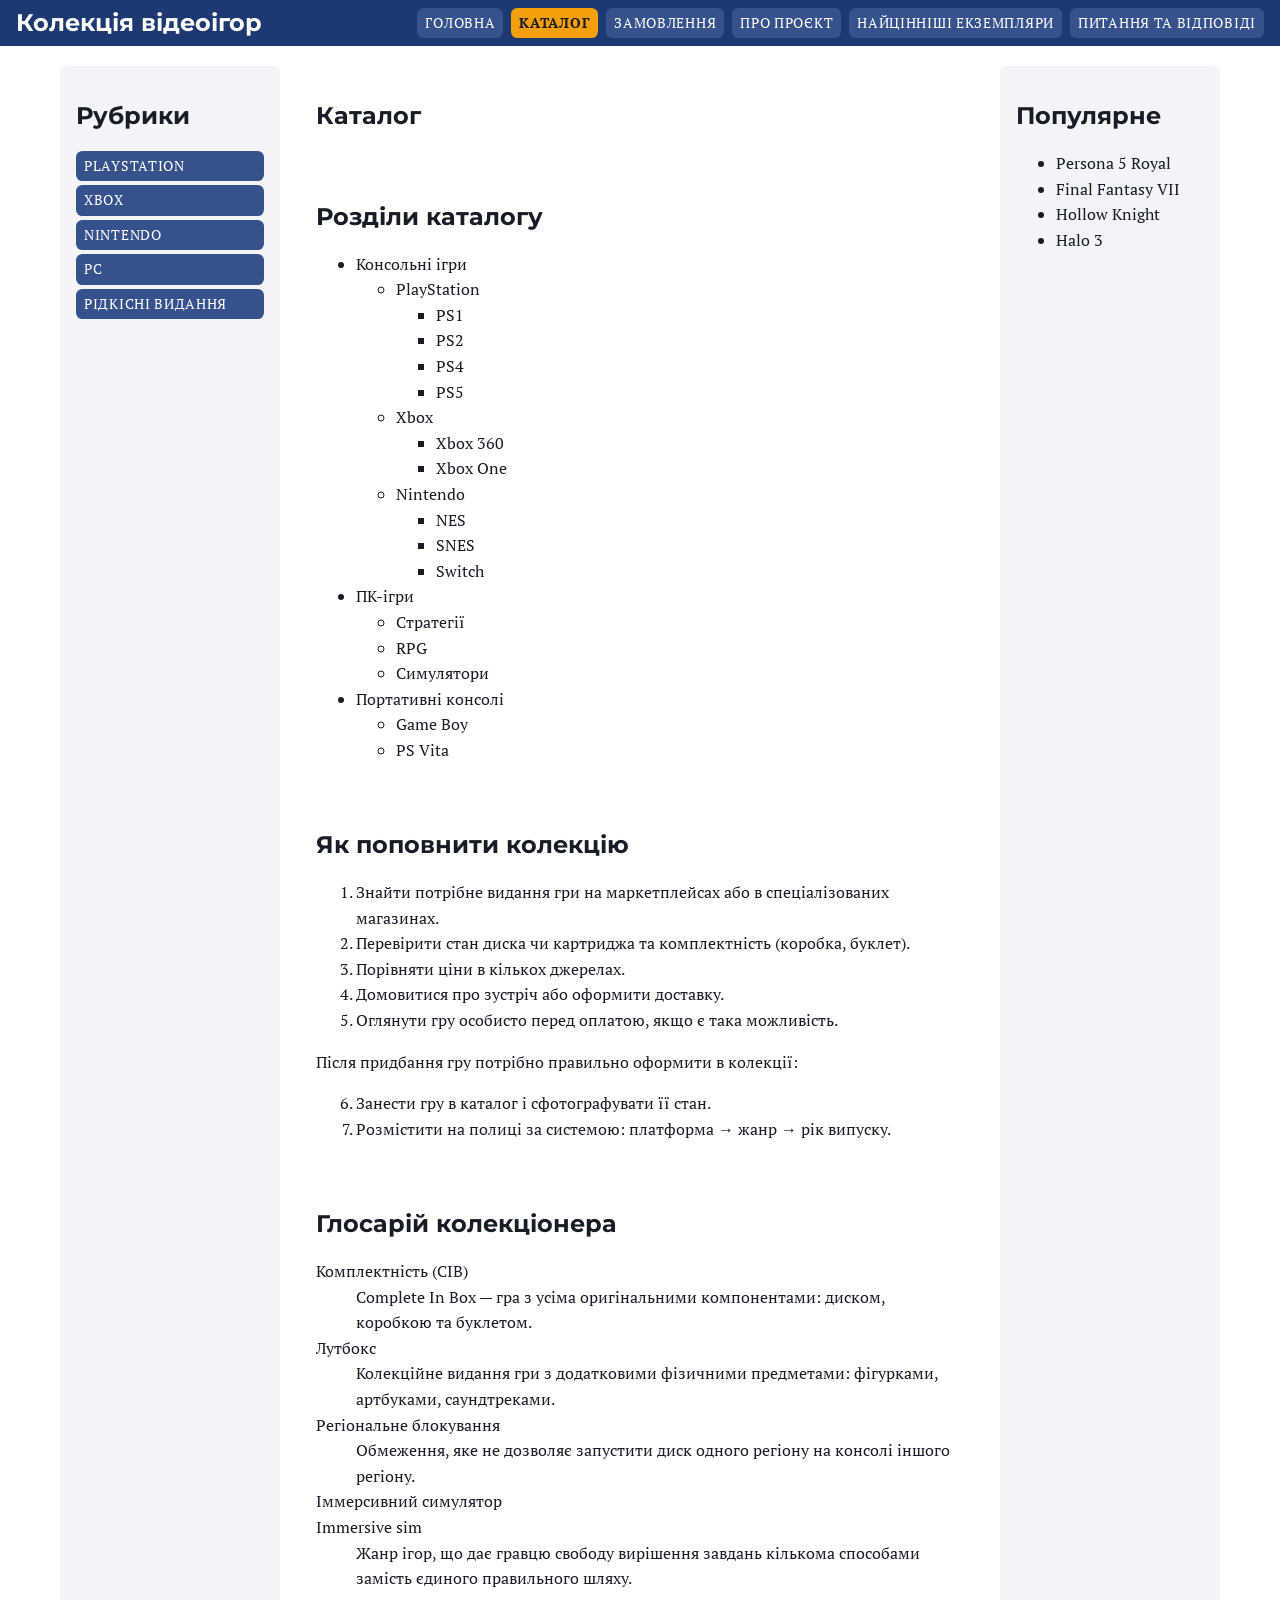
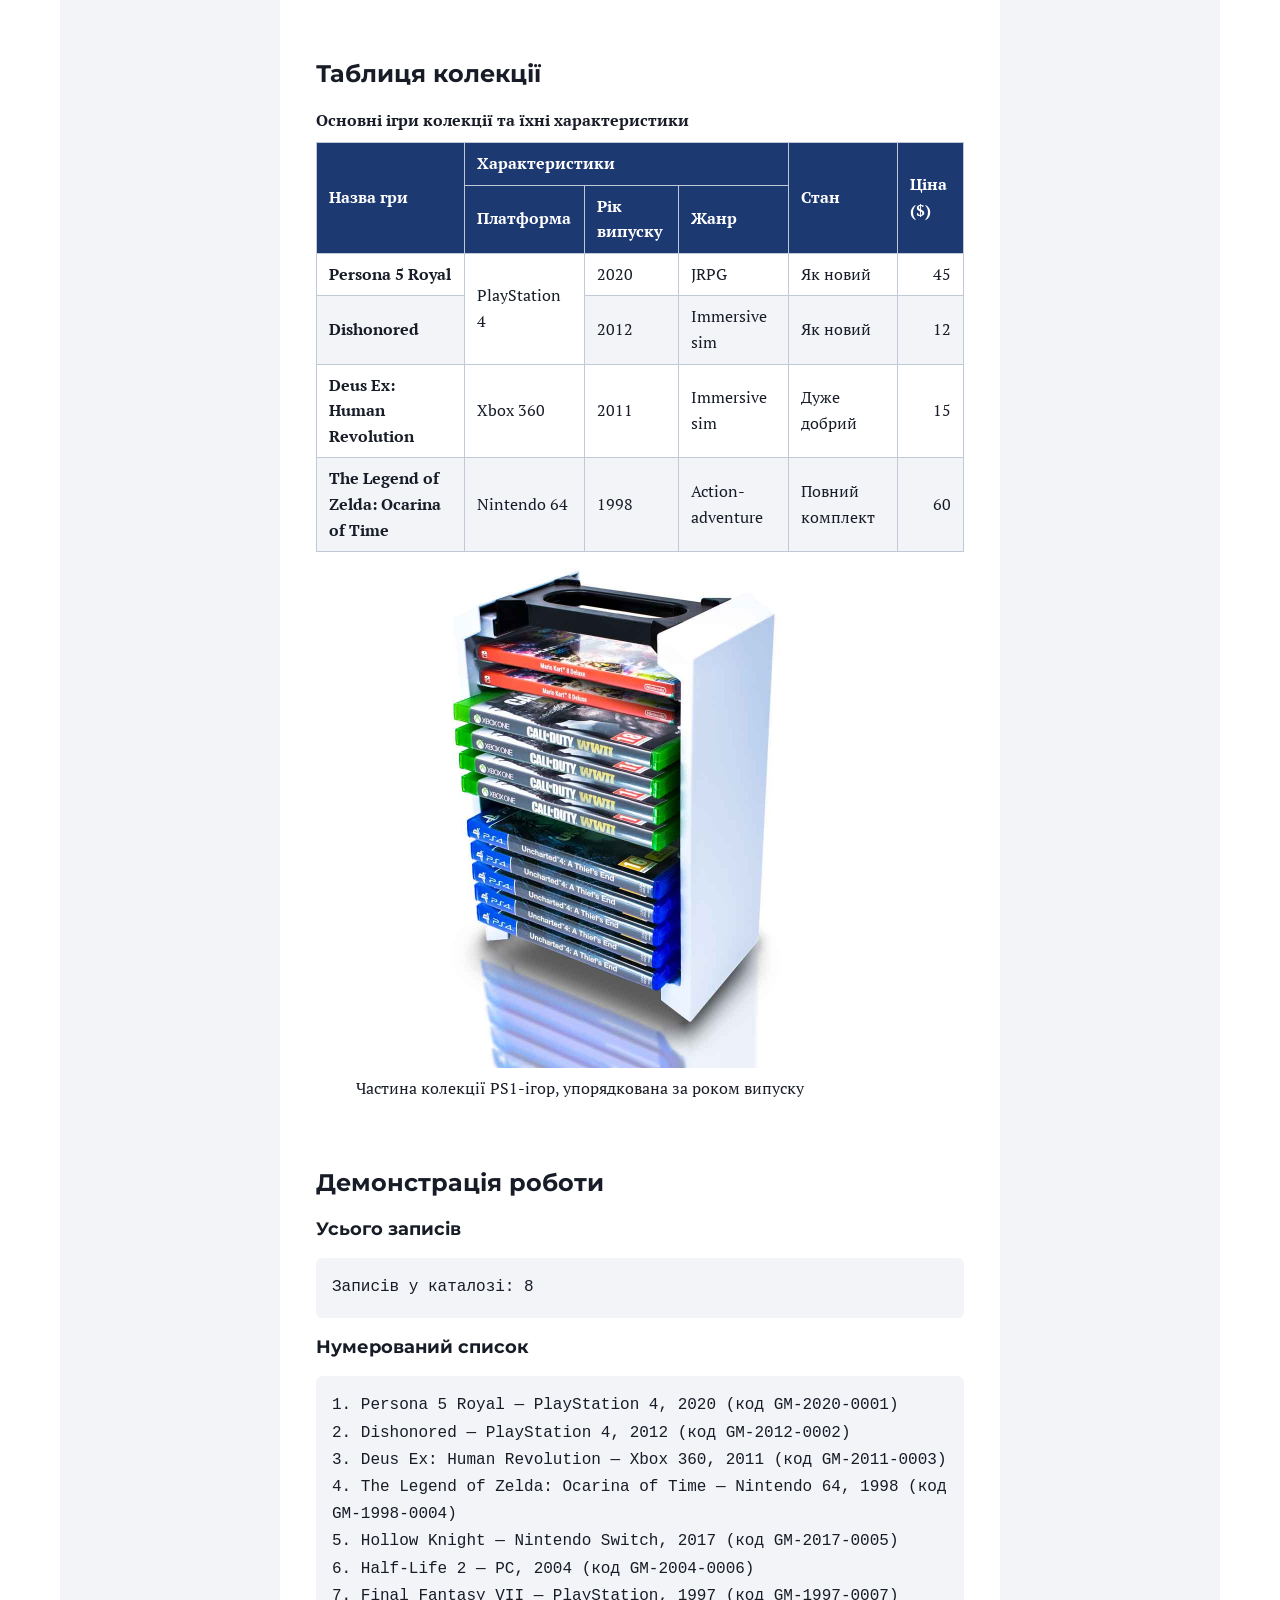
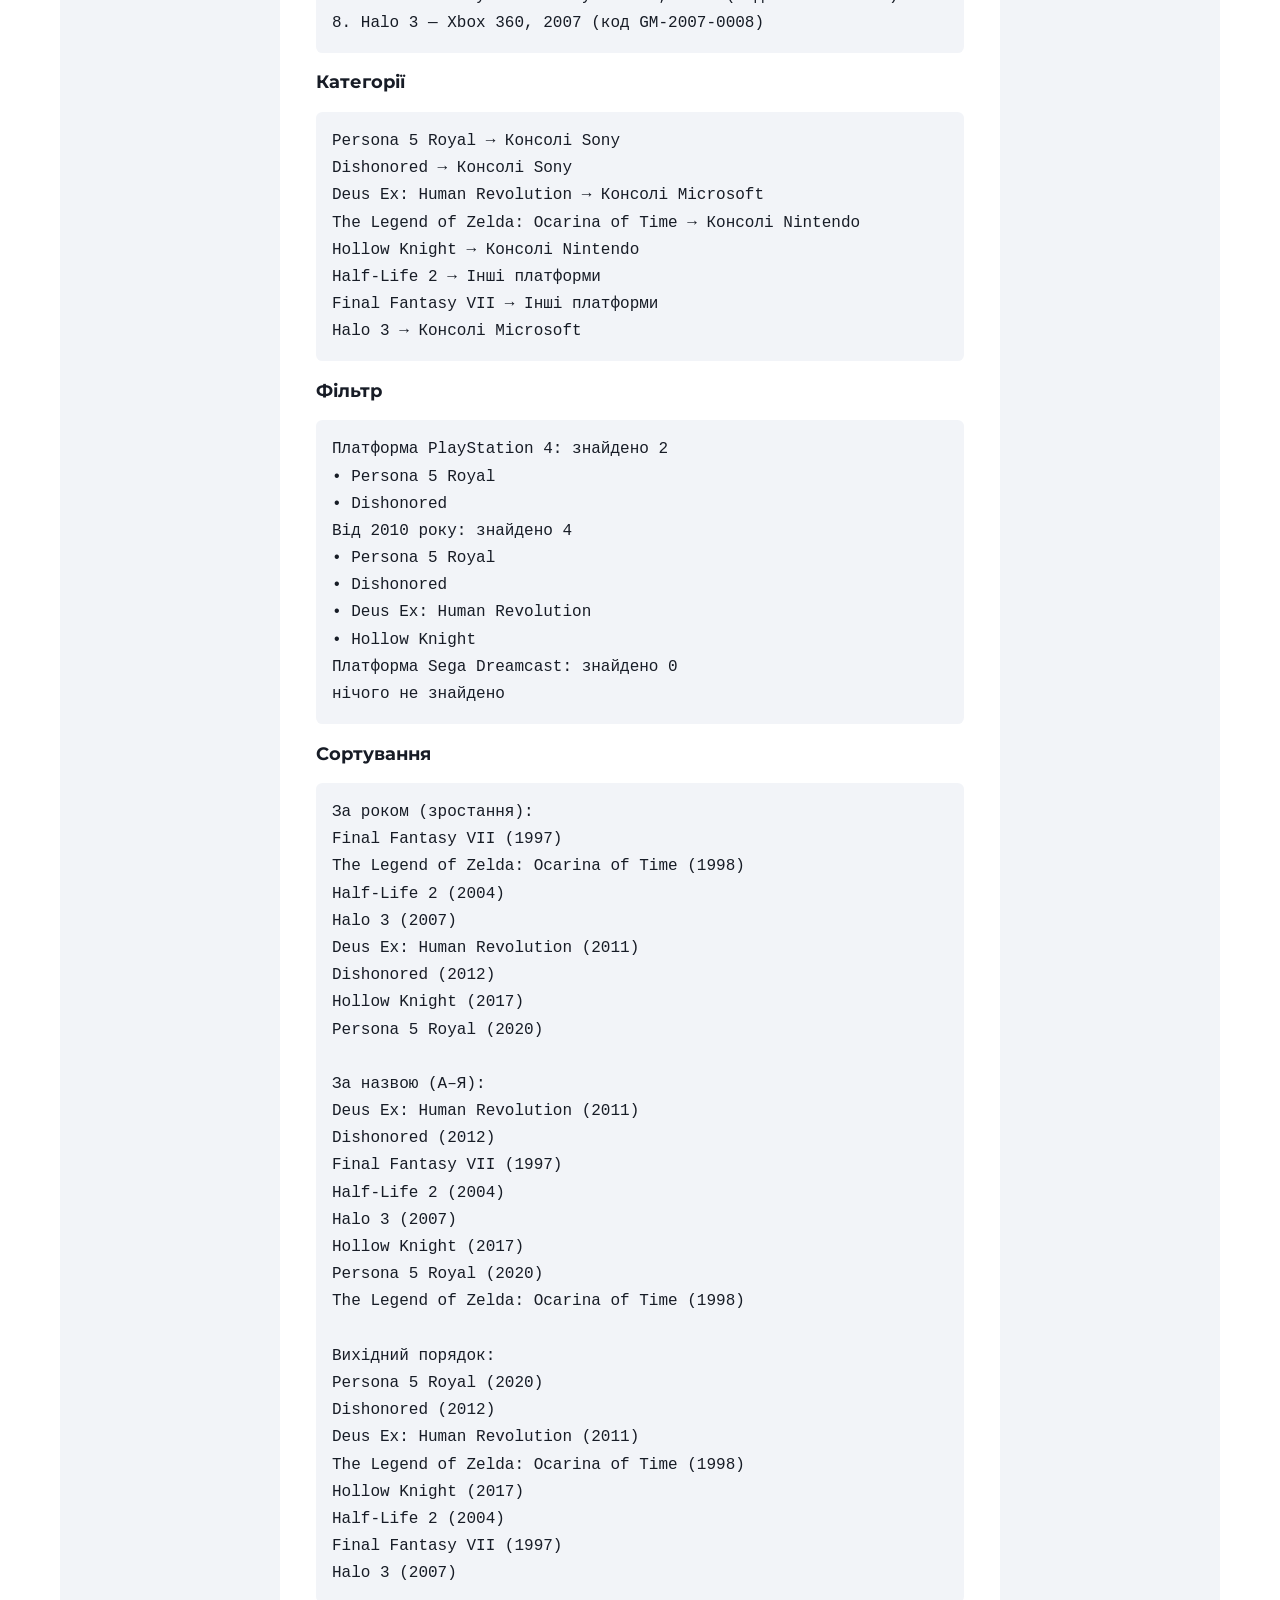
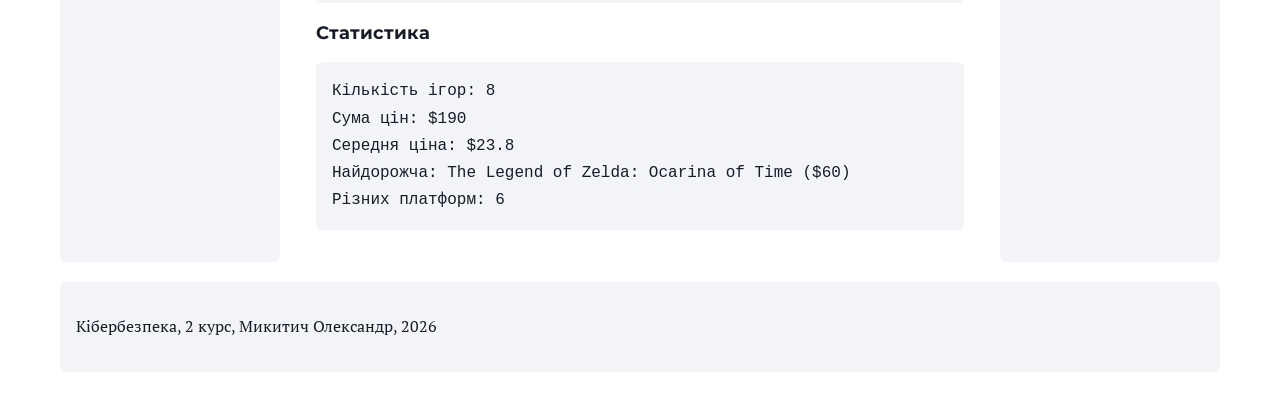
==== commit 6e67097e: "LR9: дані каталогу, прибрано статичні картки та інлайновий скрипт" ====
--- a/catalog.html
+++ b/catalog.html
@@ -47,132 +47,8 @@
                     <div class="spinner" aria-hidden="true"></div>
                     <p>Завантажуємо каталог…</p>
                 </div>
-                <div class="cards">
-                    <article class="card">
-                        <span class="card__badge">Нове</span>
-                        <img class="card__img" src="https://picsum.photos/seed/persona5/400/600"
-                            alt="Обкладинка Persona 5 Royal для PlayStation 4" width="400" height="600">
-                        <div class="card__body">
-                            <h3 class="card__title">Persona 5 Royal</h3>
-                            <p class="card__meta">PlayStation 4 · JRPG · як новий</p>
-                            <p class="card__id">Код: GM-2020-0001</p>
-                        </div>
-                        <div class="card__actions">
-                            <button class="card__action" id="openDetails" type="button">Швидкий перегляд</button>
-                            <a class="card__action" href="#">Детальніше</a>
-                        </div>
-                    </article>
-
-                    <article class="card">
-                        <img class="card__img" src="https://picsum.photos/seed/dishonored/600/400"
-                            alt="Обкладинка Dishonored для PlayStation 4" width="600" height="400">
-                        <div class="card__body">
-                            <h3 class="card__title">Dishonored</h3>
-                            <p class="card__meta">PlayStation 4 · Immersive sim · як новий</p>
-                            <p class="card__id">Код: GM-2012-0002</p>
-                        </div>
-                        <div class="card__actions">
-                            <a class="card__action" href="#">Детальніше</a>
-                        </div>
-                    </article>
-
-                    <article class="card">
-                        <img class="card__img" src="images/deus-ex-human-revolution.jpg"
-                            alt="Обкладинка колекційного видання Deus Ex: Human Revolution" width="400" height="300">
-                        <div class="card__body">
-                            <h3 class="card__title">Deus Ex: Human Revolution — Director's Cut, колекційне видання з
-                                артбуком</h3>
-                            <p class="card__meta">Xbox 360 · Immersive sim · дуже добрий</p>
-                            <p class="card__id">Код: GM-2011-0003</p>
-                        </div>
-                        <div class="card__actions">
-                            <a class="card__action" href="#">Детальніше</a>
-                        </div>
-                    </article>
-
-                    <article class="card">
-                        <span class="card__badge">Рідкість</span>
-                        <img class="card__img" src="https://picsum.photos/seed/zelda64/800/450"
-                            alt="Картридж The Legend of Zelda: Ocarina of Time у коробці з буклетом" width="800"
-                            height="450">
-                        <div class="card__body">
-                            <h3 class="card__title">The Legend of Zelda: Ocarina of Time — повний комплект із картою
-                                Хайрула
-                            </h3>
-                            <p class="card__meta">Nintendo 64 · Action-adventure · повний комплект</p>
-                            <p class="card__id">Код: GM-1998-0004</p>
-                        </div>
-                        <div class="card__actions">
-                            <a class="card__action" href="#">Детальніше</a>
-                        </div>
-                    </article>
-                    <article class="card">
-                        <img class="card__img" src="https://picsum.photos/seed/hollowknight/600/400"
-                            alt="Обкладинка Hollow Knight для Nintendo Switch" width="600" height="400">
-                        <div class="card__body">
-                            <h3 class="card__title">Hollow Knight</h3>
-                            <p class="card__meta">Nintendo Switch · Metroidvania · як новий</p>
-                            <p class="card__id">Код: GM-2017-0005</p>
-                        </div>
-                        <div class="card__actions">
-                            <a class="card__action" href="#">Детальніше</a>
-                        </div>
-                    </article>
-
-                    <article class="card">
-                        <img class="card__img" src="https://picsum.photos/seed/halflife2/600/400"
-                            alt="Обкладинка Half-Life 2 для PC" width="600" height="400">
-                        <div class="card__body">
-                            <h3 class="card__title">Half-Life 2</h3>
-                            <p class="card__meta">PC · Шутер · коробкове видання</p>
-                            <p class="card__id">Код: GM-2004-0006</p>
-                        </div>
-                        <div class="card__actions">
-                            <a class="card__action" href="#">Детальніше</a>
-                        </div>
-                    </article>
-
-                    <article class="card">
-                        <span class="card__badge">Рідкість</span>
-                        <img class="card__img" src="https://picsum.photos/seed/ff7/600/400"
-                            alt="Обкладинка Final Fantasy VII для PlayStation" width="600" height="400">
-                        <div class="card__body">
-                            <h3 class="card__title">Final Fantasy VII</h3>
-                            <p class="card__meta">PlayStation · JRPG · три диски, повний комплект</p>
-                            <p class="card__id">Код: GM-1997-0007</p>
-                        </div>
-                        <div class="card__actions">
-                            <a class="card__action" href="#">Детальніше</a>
-                        </div>
-                    </article>
-
-                    <article class="card">
-                        <img class="card__img" src="https://picsum.photos/seed/halo3/600/400"
-                            alt="Обкладинка Halo 3 для Xbox 360" width="600" height="400">
-                        <div class="card__body">
-                            <h3 class="card__title">Halo 3</h3>
-                            <p class="card__meta">Xbox 360 · Шутер · дуже добрий</p>
-                            <p class="card__id">Код: GM-2007-0008</p>
-                        </div>
-                        <div class="card__actions">
-                            <a class="card__action" href="#">Детальніше</a>
-                        </div>
-                    </article>
-
-                    <article class="card">
-                        <span class="card__badge">Нове</span>
-                        <img class="card__img" src="https://picsum.photos/seed/mario64/600/400"
-                            alt="Обкладинка Super Mario 64 для Nintendo 64" width="600" height="400">
-                        <div class="card__body">
-                            <h3 class="card__title">Super Mario 64</h3>
-                            <p class="card__meta">Nintendo 64 · Платформер · лише картридж</p>
-                            <p class="card__id">Код: GM-1996-0009</p>
-                        </div>
-                        <div class="card__actions">
-                            <a class="card__action" href="#">Детальніше</a>
-                        </div>
-                    </article>
-                </div>
+                
+        <div class="cards" id="cards"></div>
             </section>
             <dialog id="details">
                 <h2>Persona 5 Royal</h2>
@@ -356,11 +232,7 @@
     </div>
 
 
-    <script>
-        const dlg = document.getElementById("details");
-        document.getElementById("openDetails").addEventListener("click", () => dlg.showModal());
-        document.getElementById("closeDetails").addEventListener("click", () => dlg.close());
-    </script>
+    
 </body>
 
 </html>
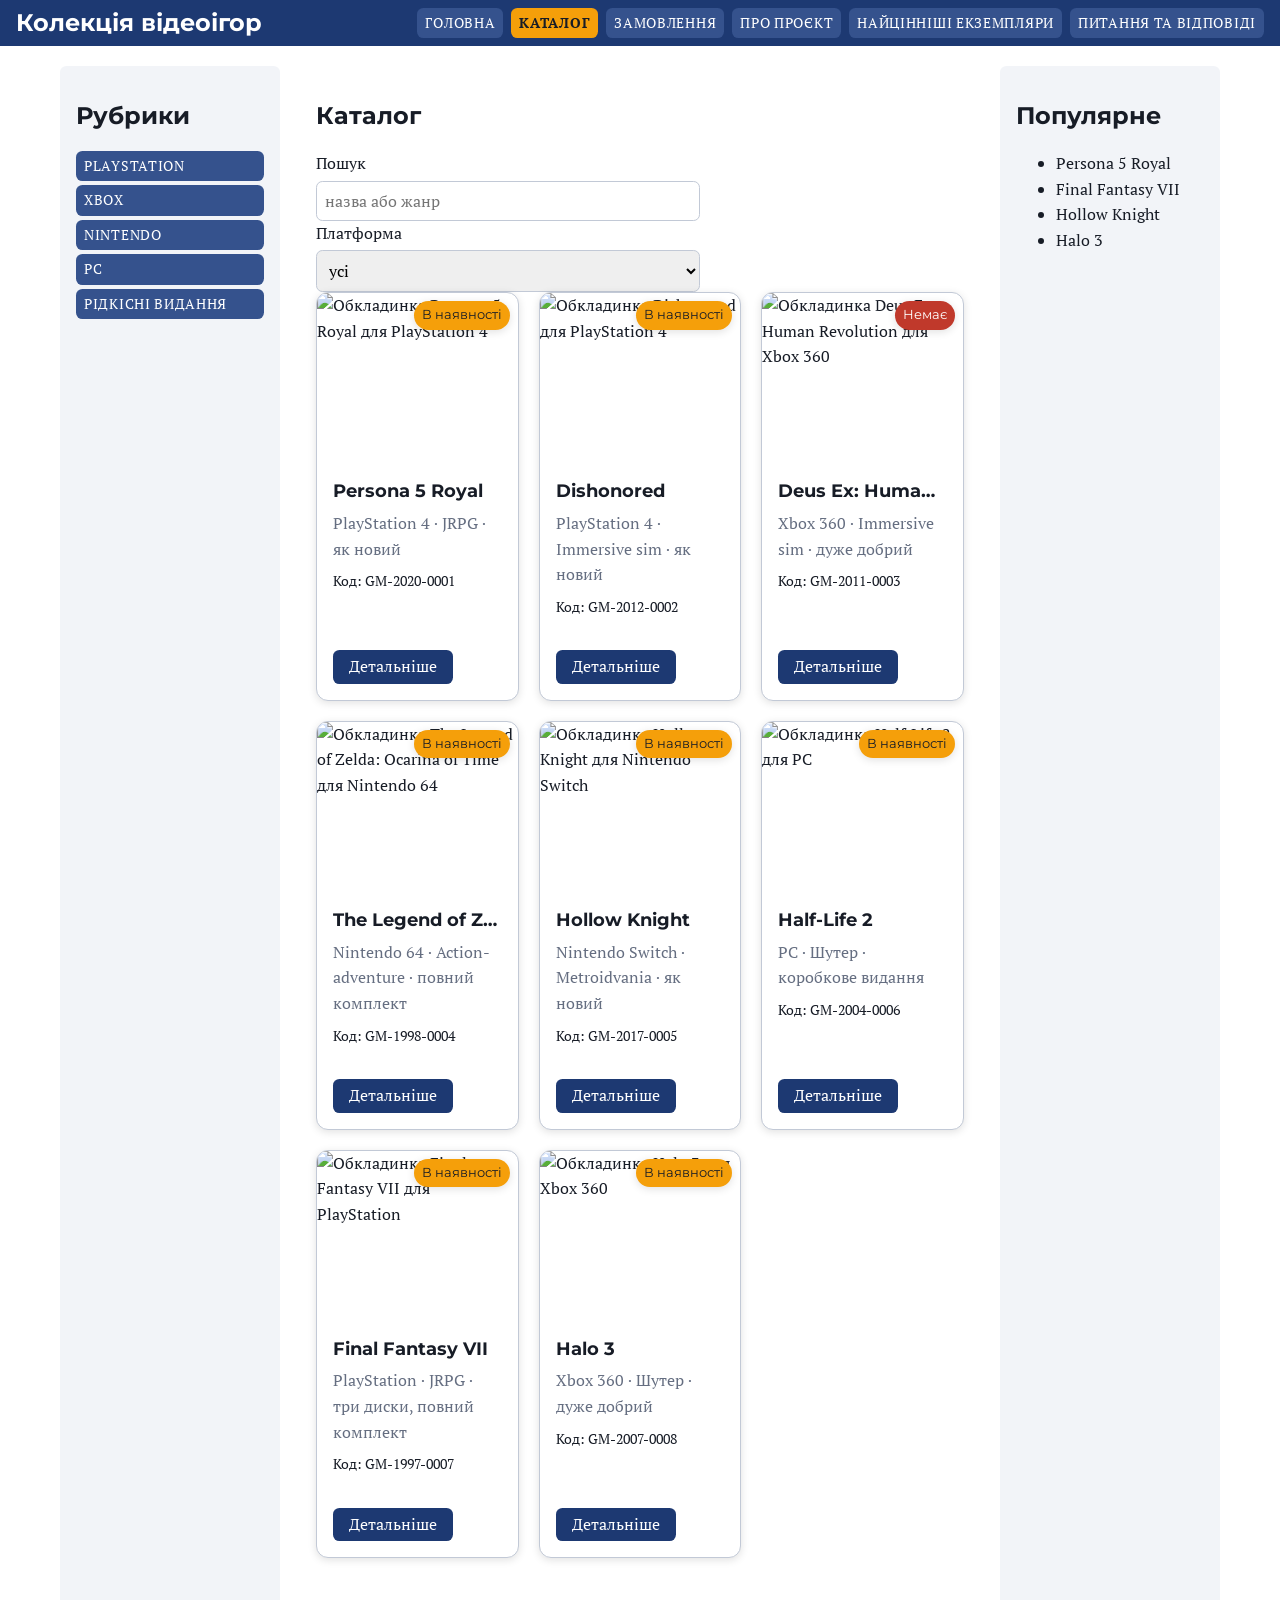
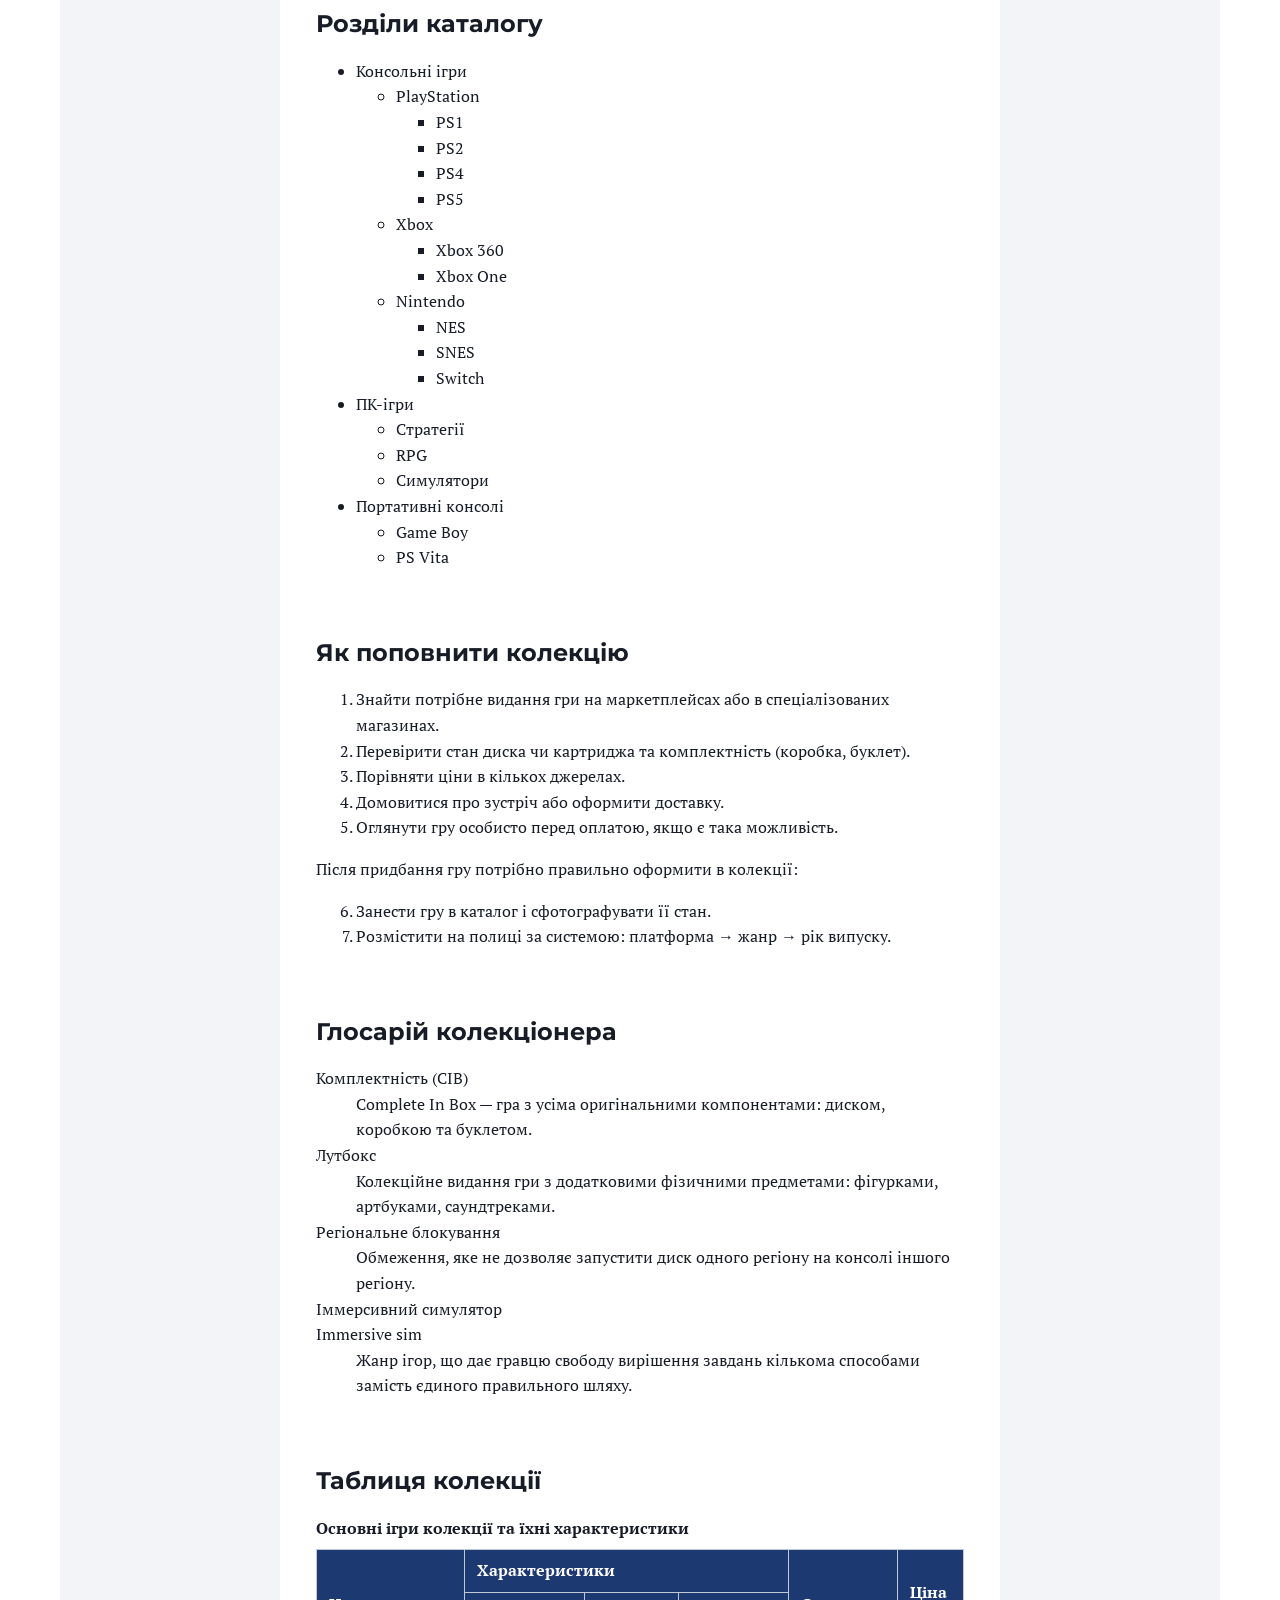
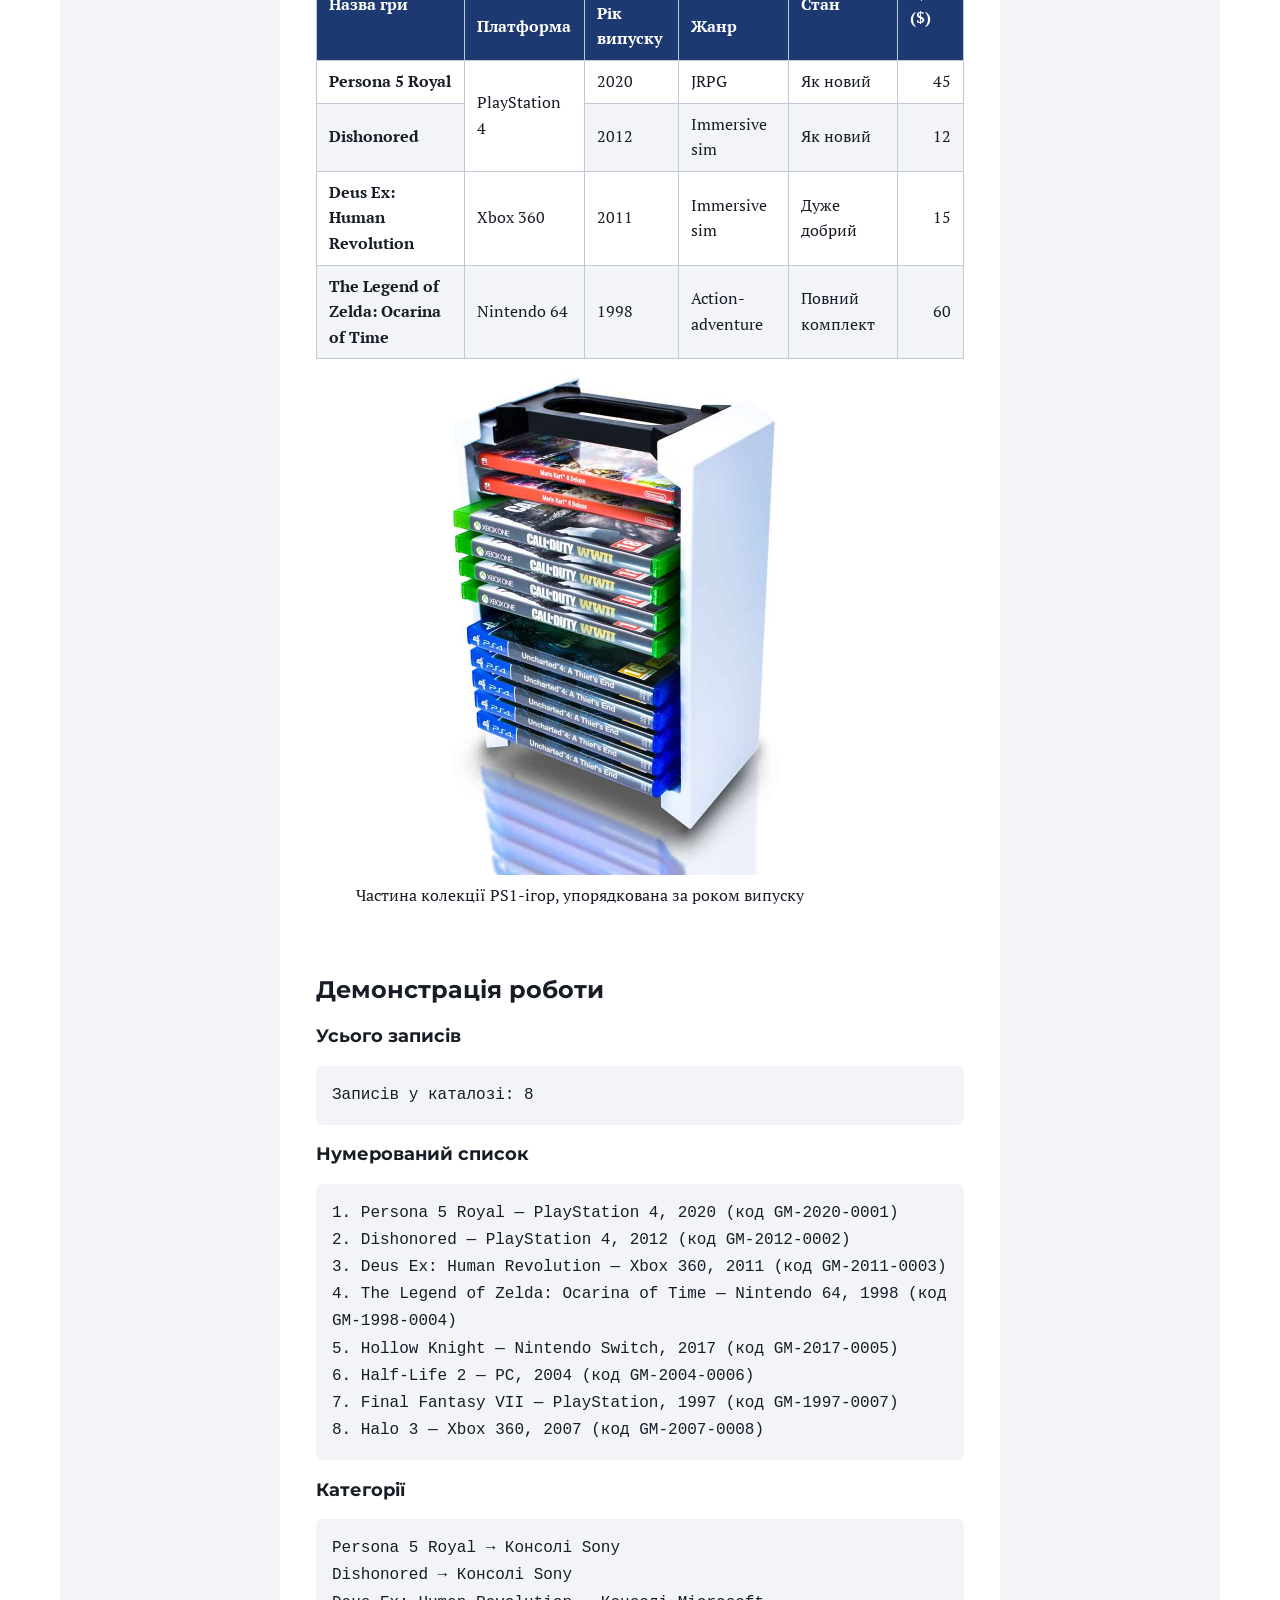
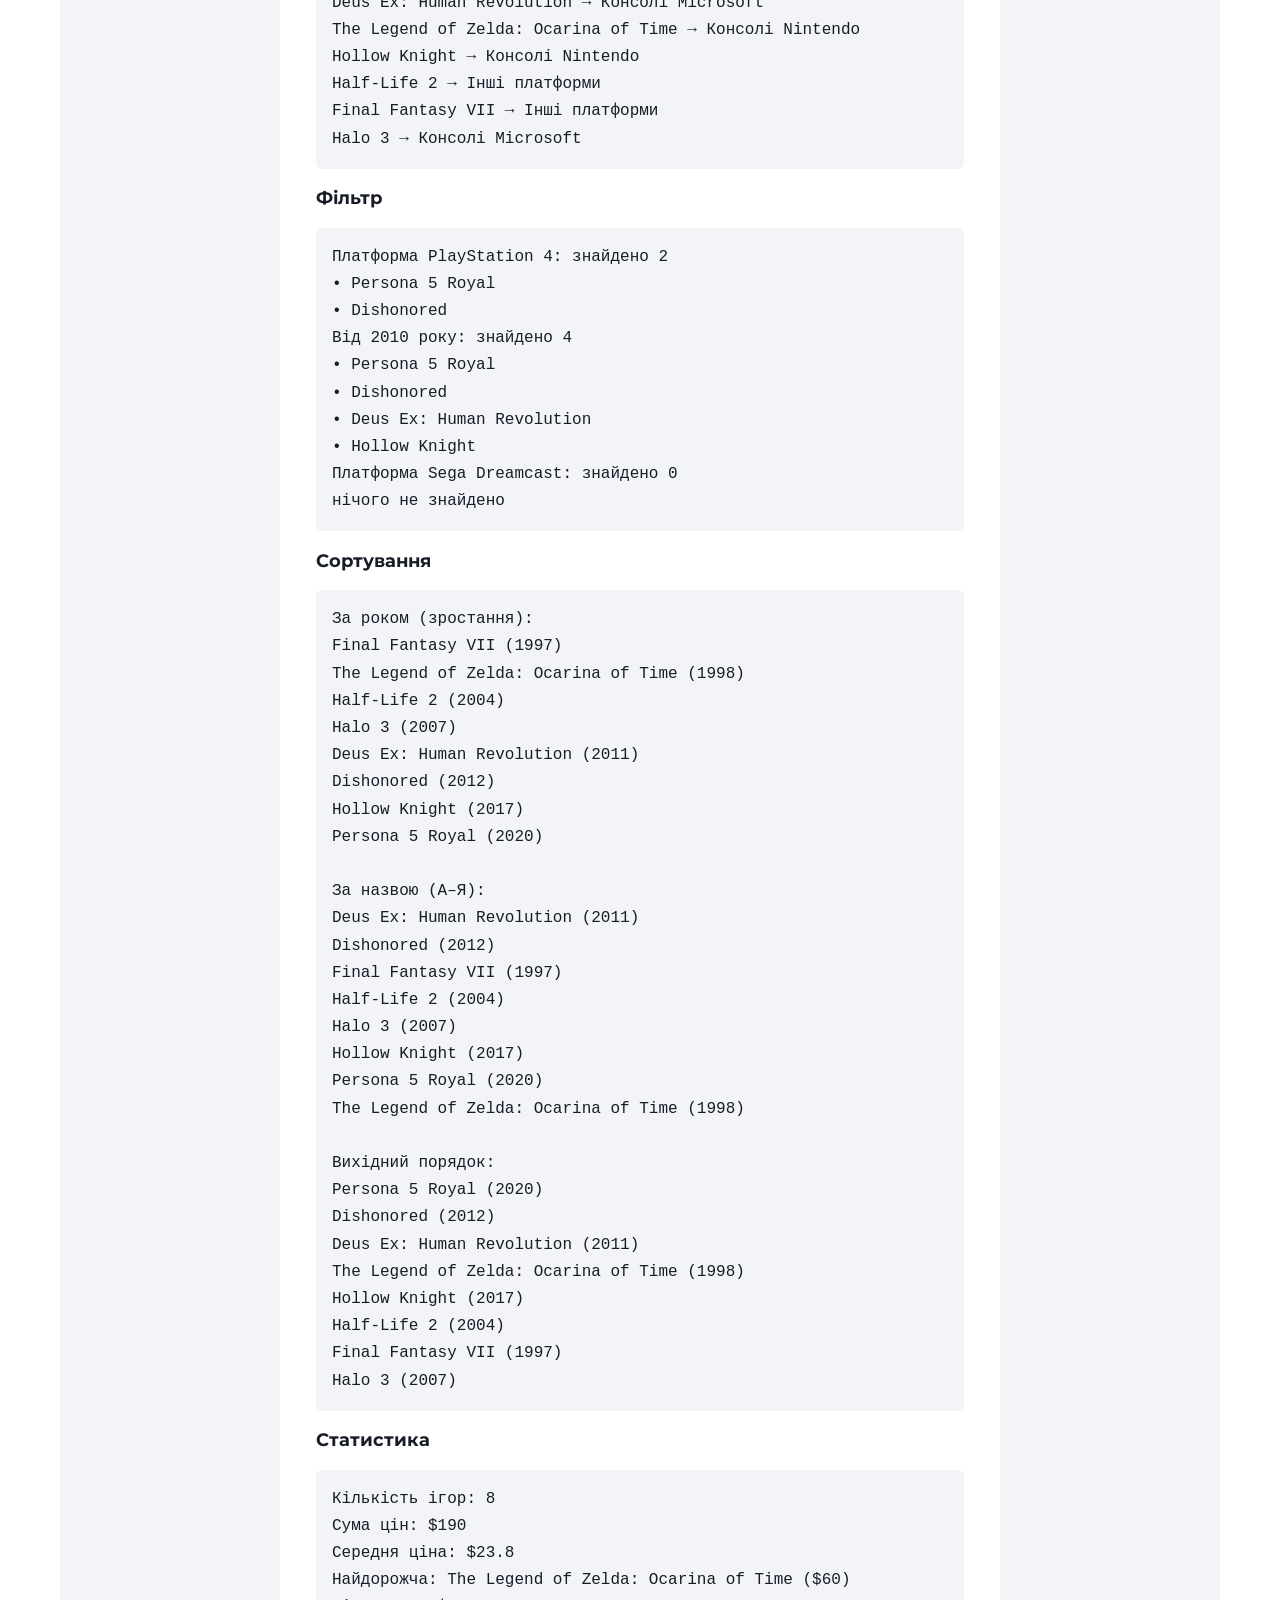
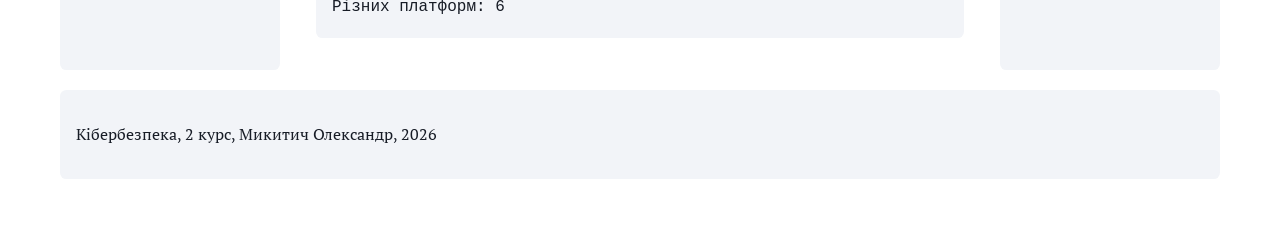
==== commit 6853e225: "LR9: пошук і фільтр через applyFilters" ====
--- a/catalog.html
+++ b/catalog.html
@@ -47,8 +47,26 @@
                     <div class="spinner" aria-hidden="true"></div>
                     <p>Завантажуємо каталог…</p>
                 </div>
+<div class="controls">
+  <label for="q">Пошук</label>
+  <input type="search" id="q" placeholder="назва або жанр">
+
+  <label for="filter">Платформа</label>
+  <select id="filter">
+    <option value="all">усі</option>
+    <option value="PlayStation 4">PlayStation 4</option>
+    <option value="PlayStation">PlayStation</option>
+    <option value="Xbox 360">Xbox 360</option>
+    <option value="Nintendo 64">Nintendo 64</option>
+    <option value="Nintendo Switch">Nintendo Switch</option>
+    <option value="PC">PC</option>
+  </select>
+</div>
+
+<p id="empty" class="empty" hidden>Нічого не знайдено. Спробуйте інший запит.</p>
+       
                 
-        <div class="cards" id="cards"></div>
+<div class="cards" id="cards"></div>
             </section>
             <dialog id="details">
                 <h2>Persona 5 Royal</h2>
--- a/css/styles.css
+++ b/css/styles.css
@@ -915,4 +915,9 @@
     border-radius: var(--radius);
     line-height: 1.7;
     overflow-wrap: anywhere;
-    max-width: 100%;}+    max-width: 100%;}
+
+    .card__badge--out {
+    background: #c0392b;
+    color: #fff;
+}
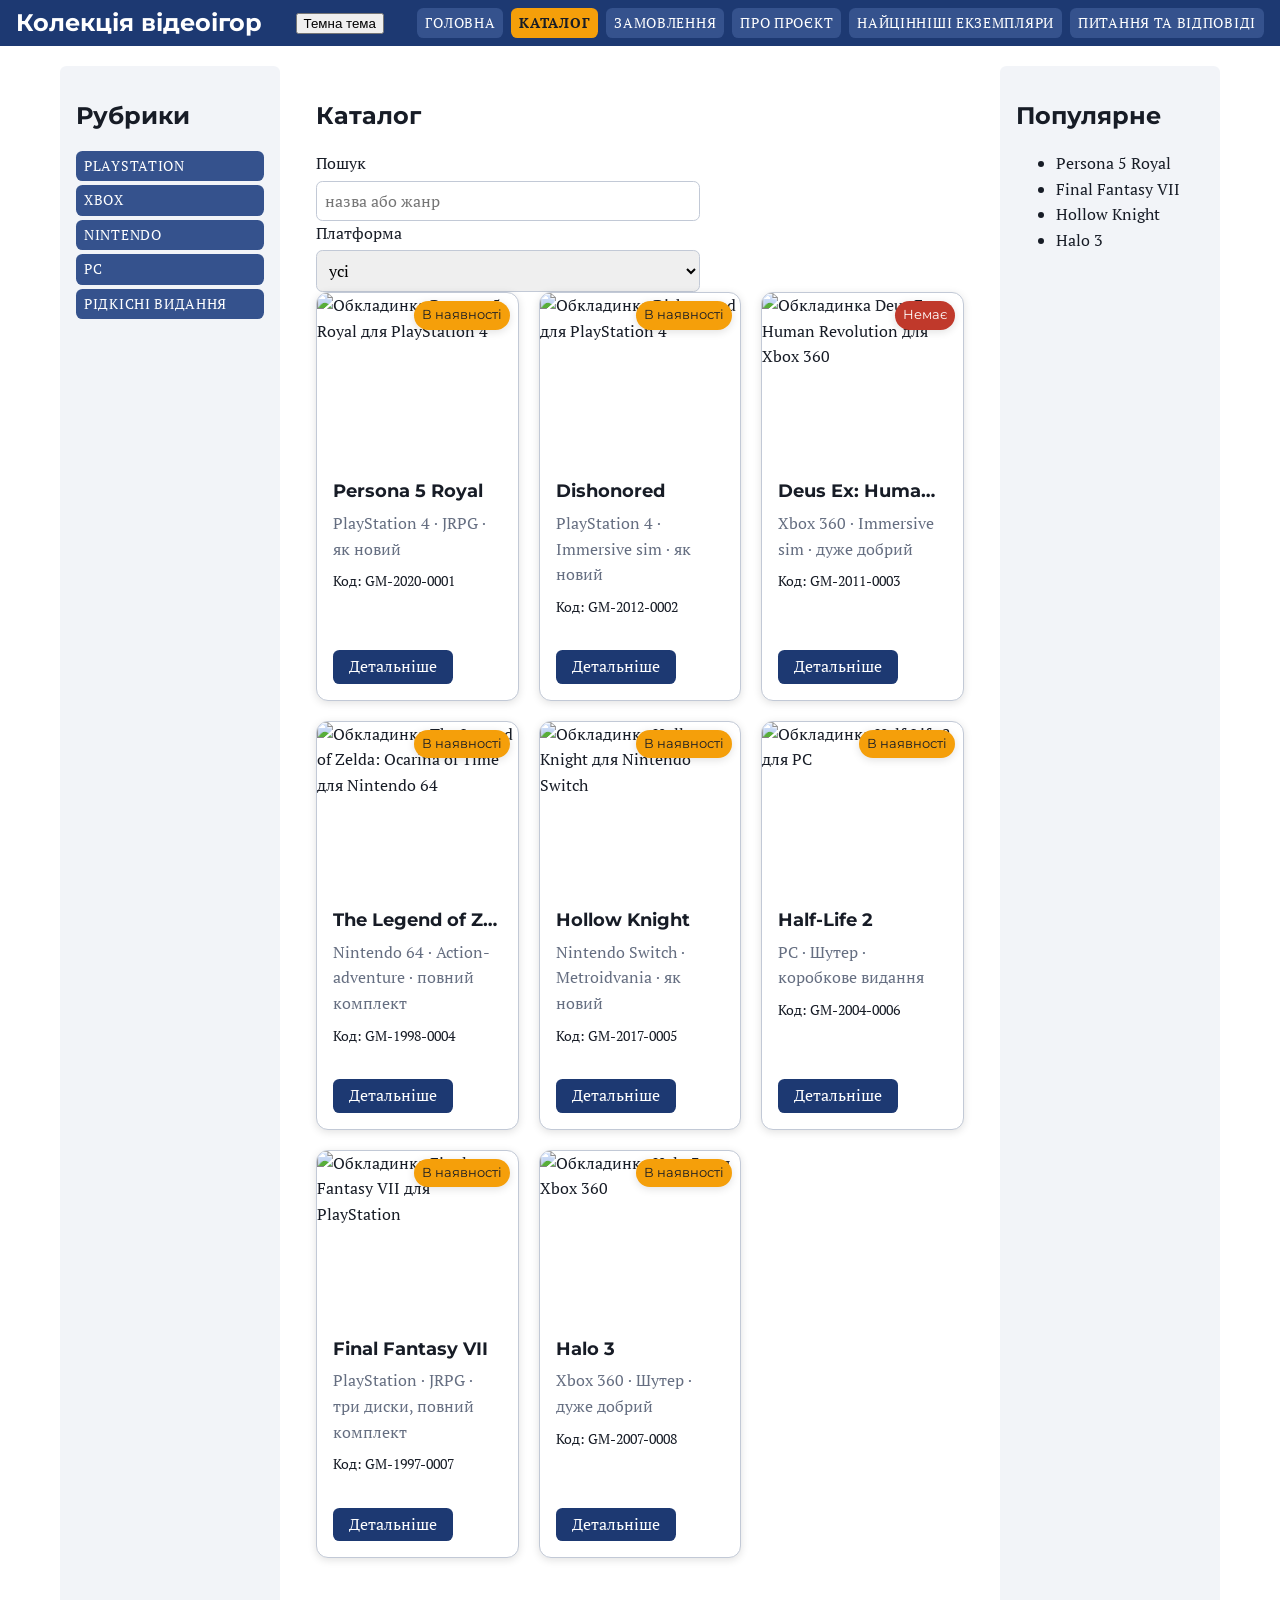
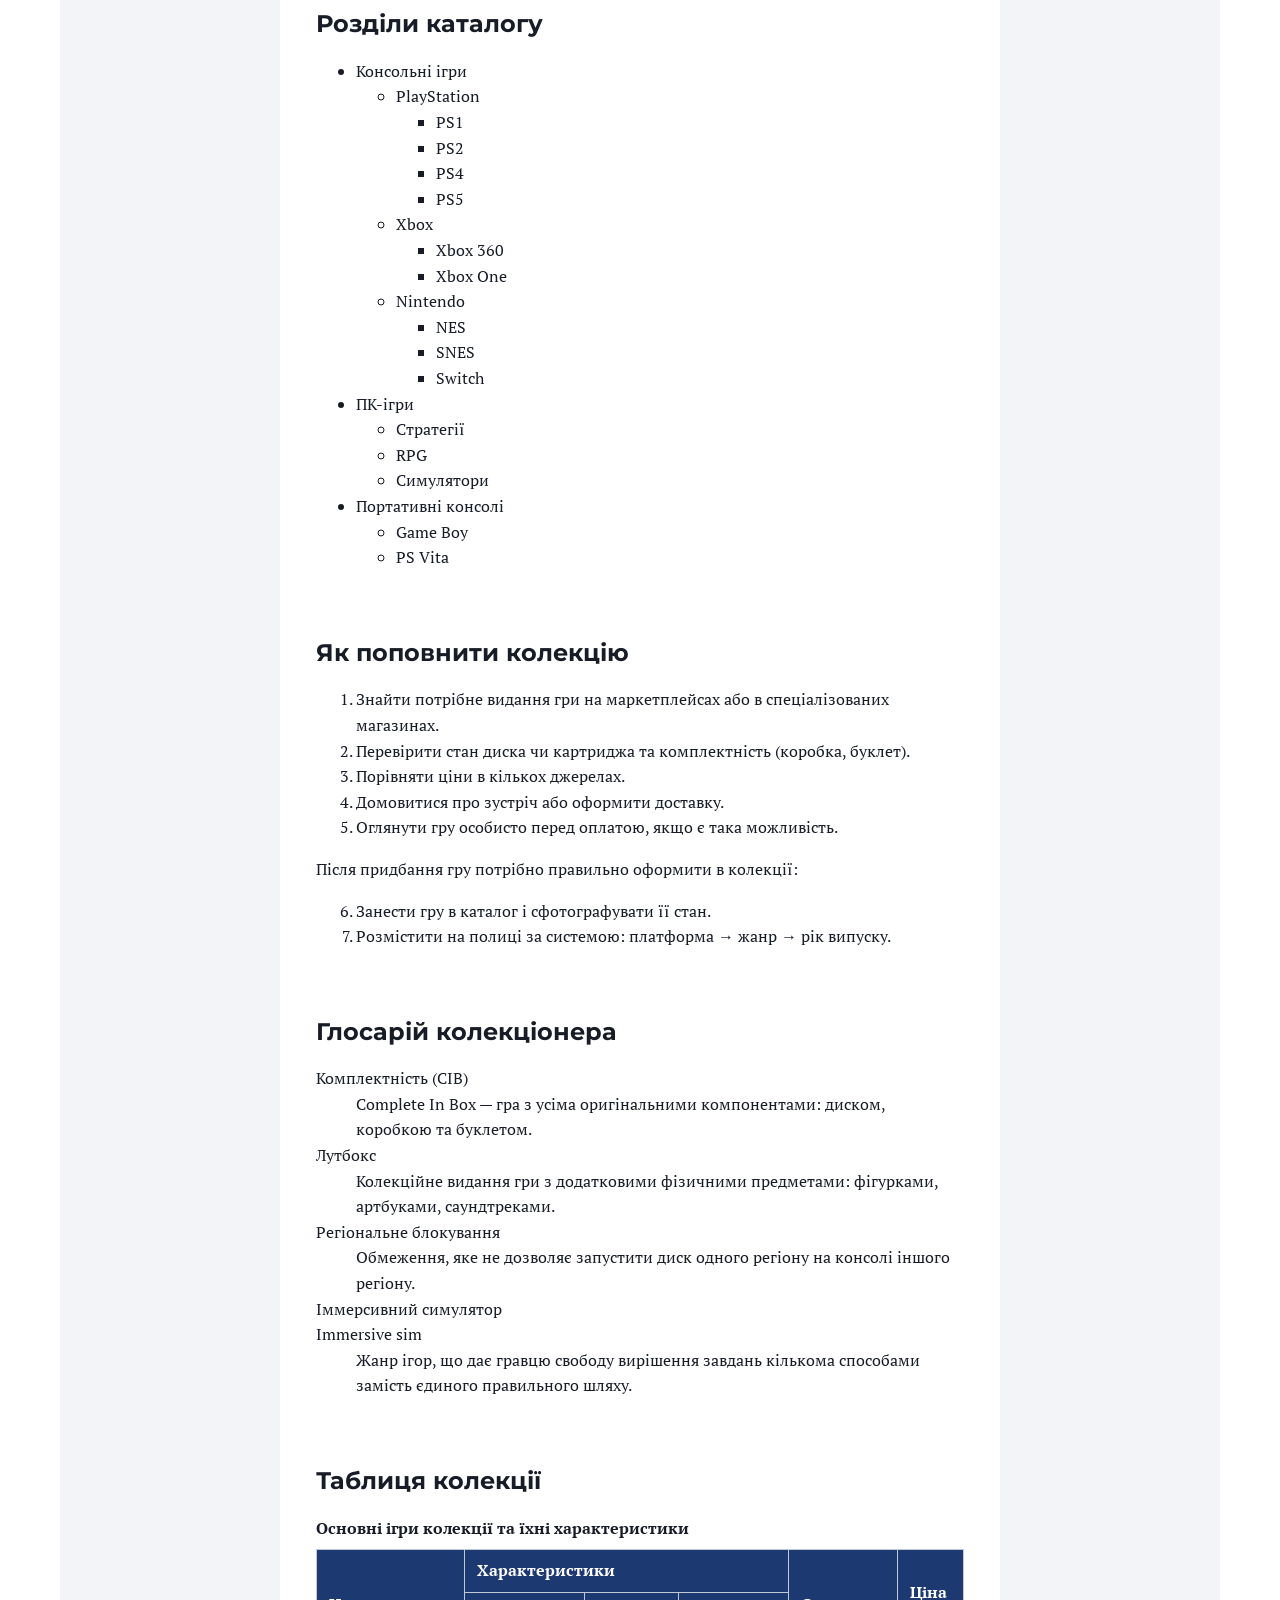
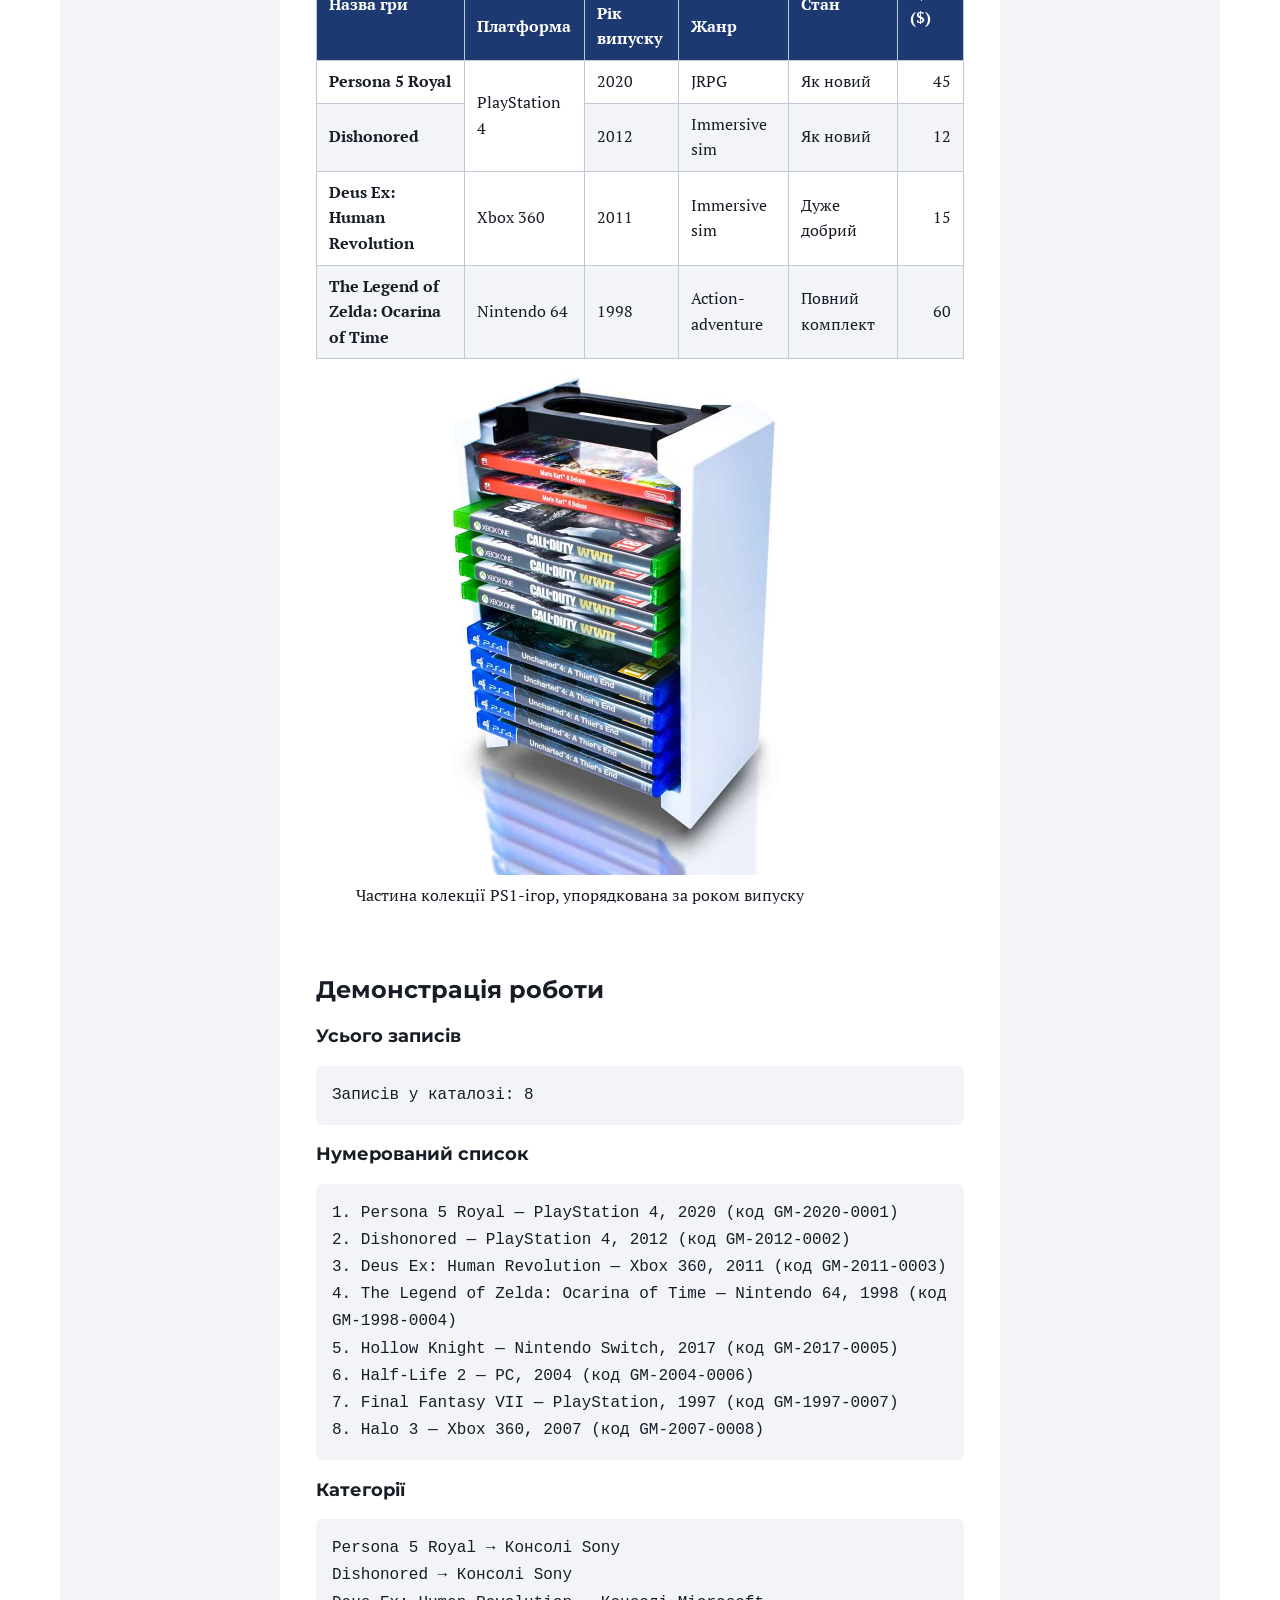
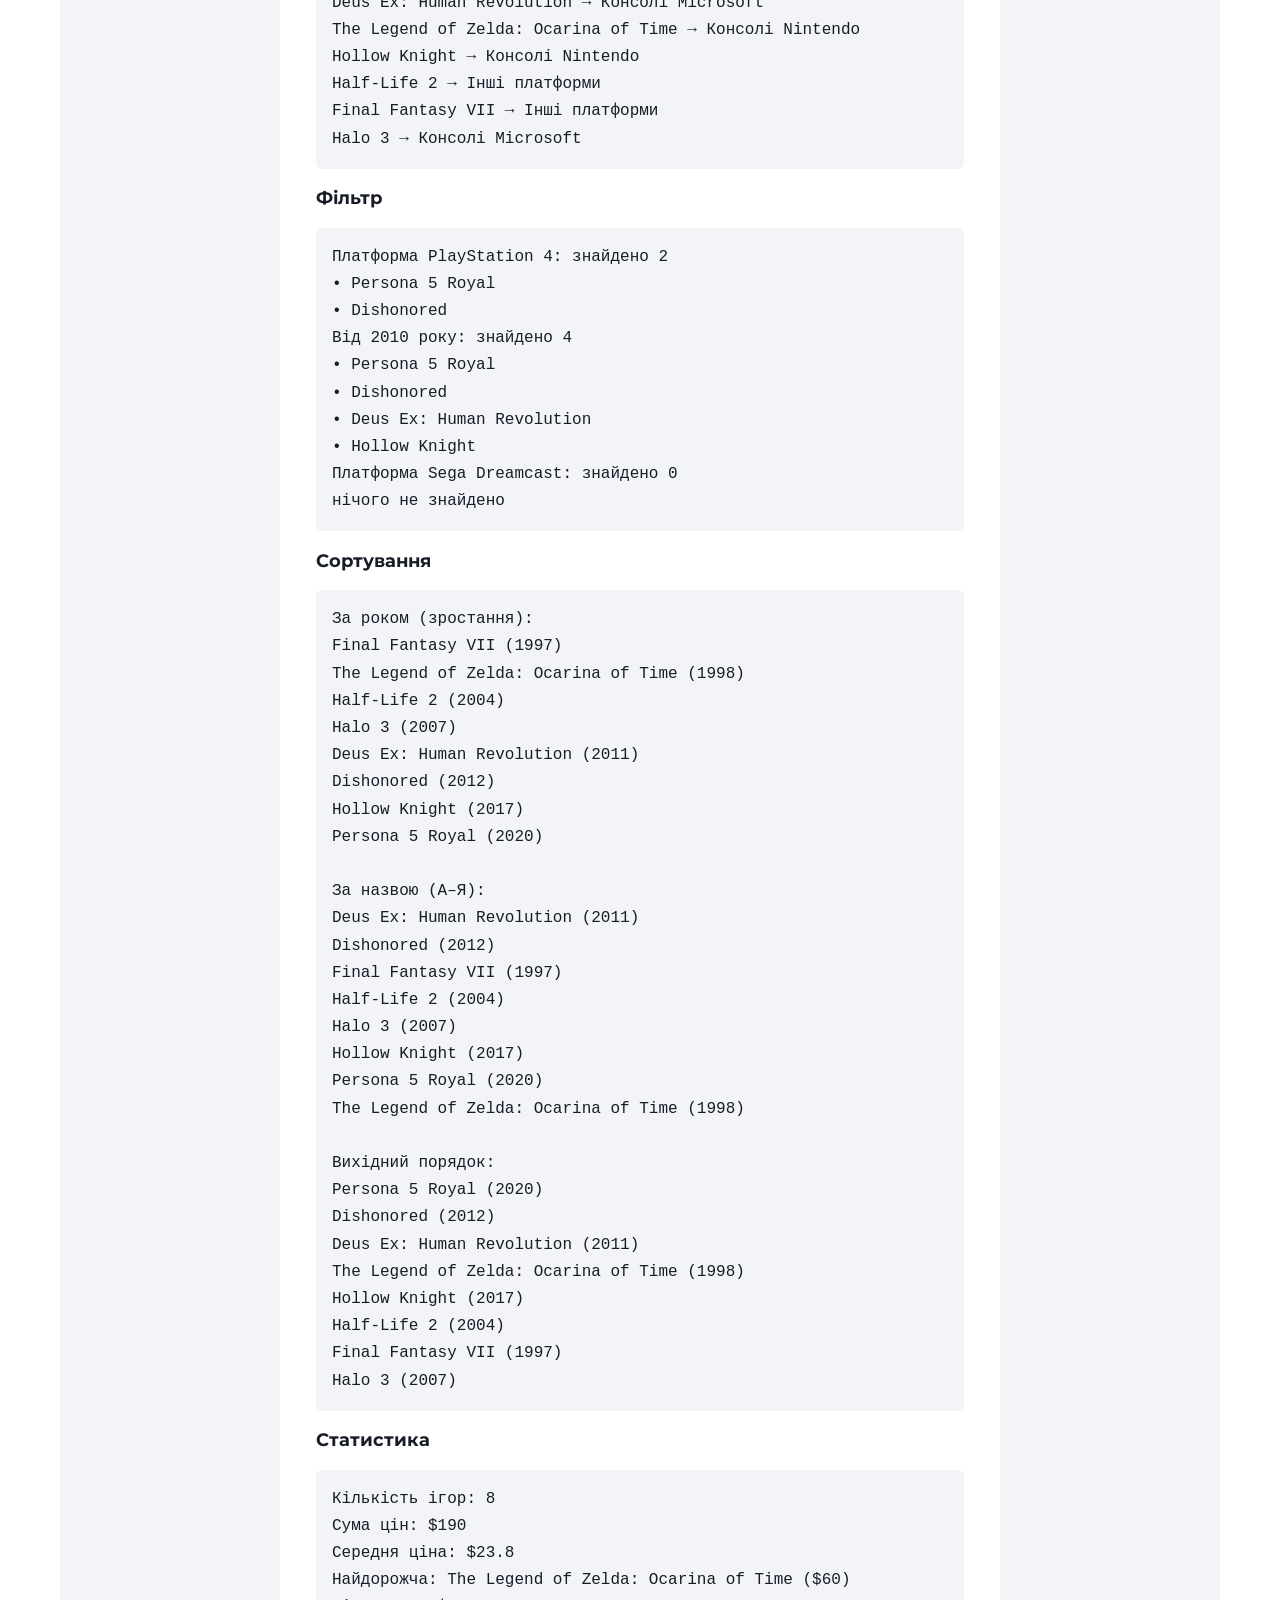
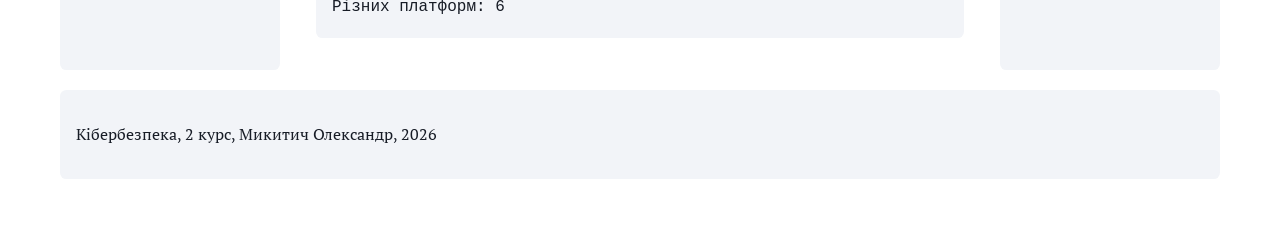
==== commit a3d0df3f: "LR9: кнопка теми в шапці на всіх сторінках" ====
--- a/catalog.html
+++ b/catalog.html
@@ -14,18 +14,17 @@
 
     <header>
         <h1>Колекція відеоігор</h1>
-        <nav class="nav" aria-label="Головне меню">
-            <details open>
-                <summary class="nav__toggle">☰ Меню</summary>
-                <ul class="nav__list">
-                    <li><a href="index.html">Головна</a></li>
-                    <li><a href="catalog.html" class="current">Каталог</a></li>
-                    <li><a href="form.html">Замовлення</a></li>
-                    <li><a href="index.html#about">Про проєкт</a></li>
-                    <li><a href="index.html#favorites">Найцінніші екземпляри</a></li>
-                    <li><a href="index.html#faq">Питання та відповіді</a></li>
-                </ul>
-            </details>
+                <button id="burger" class="burger" type="button" aria-expanded="false" aria-controls="menu">☰</button>
+                <button id="theme" class="theme-toggle" type="button" aria-pressed="false">Темна тема</button>
+        <nav id="menu" class="nav menu" aria-label="Головне меню">
+            <ul class="nav__list">
+                <li><a href="index.html">Головна</a></li>
+                <li><a href="catalog.html" class="current">Каталог</a></li>
+                <li><a href="form.html">Замовлення</a></li>
+                <li><a href="index.html#about">Про проєкт</a></li>
+                <li><a href="index.html#favorites">Найцінніші екземпляри</a></li>
+                <li><a href="index.html#faq">Питання та відповіді</a></li>
+            </ul>
         </nav>
     </header>
 
@@ -69,11 +68,11 @@
 <div class="cards" id="cards"></div>
             </section>
             <dialog id="details">
-                <h2>Persona 5 Royal</h2>
-                <p>Ідентифікатор: GM-2020-0001</p>
-                <p>Платформа: PlayStation 4. Жанр: JRPG. Рік виходу: 2020. Розробник: Atlus. Стан: як новий, диск без
-                    подряпин, оригінальна обкладинка.</p>
-                <button id="closeDetails" type="button">Закрити</button>
+                <h3 id="d-title"></h3>
+    <p id="d-line1"></p>
+    <p id="d-line2"></p>
+    <p id="d-line3"></p>
+    <button id="d-close" type="button">Закрити</button>
             </dialog>
             <section>
                 <h2>Розділи каталогу</h2>
@@ -249,7 +248,7 @@
         </footer>
     </div>
 
-
+    <div id="toast" class="toast" hidden></div>
     
 </body>
 
--- a/css/styles.css
+++ b/css/styles.css
@@ -239,7 +239,7 @@
 }
 
 /* summary виглядає як кнопка; display: block прибирає стандартний трикутник */
-.nav__toggle {
+.burger {
     display: block;
     min-height: 44px;
     padding: var(--space-sm) var(--space-md);
@@ -251,7 +251,7 @@
 }
 
 /* summary втрачає видимий фокус через наші стилі, тому повертаємо його */
-.nav__toggle:focus-visible {
+.burger:focus-visible {
     outline: 3px solid var(--color-accent);
     outline-offset: 2px;
 }
@@ -272,17 +272,30 @@
     min-height: 44px;
 }
 
+/* На вузькому екрані меню сховане, поки не додано клас .open */
+.menu {
+    display: none;
+}
+
+.menu.open {
+    display: block;
+}
+
 @media (min-width: 768px) {
-    /* Кнопку ховаємо, список стає горизонтальним рядом на Flexbox */
+    /* Кнопку ховаємо, меню видно завжди, список стає горизонтальним рядом на Flexbox */
     .nav {
         flex: 0 1 auto;
     }
 
-    .nav__toggle {
+    .burger {
         display: none;
     }
 
-    .nav details > .nav__list {
+    .menu {
+        display: block;
+    }
+
+    .nav__list {
         flex-direction: row;
         flex-wrap: wrap;
         margin: 0;
@@ -294,7 +307,7 @@
     }
 }
 
-body>footer {
+body>footer.nav {
     background: var(--color-surface);
     color: var(--color-muted);
     padding: var(--space);
@@ -920,4 +933,37 @@
     .card__badge--out {
     background: #c0392b;
     color: #fff;
+}
+
+/* Тимчасове повідомлення в кутку екрана */
+.toast {
+    position: fixed;
+    right: 16px;
+    bottom: 16px;
+    max-width: 320px;
+    padding: 12px 16px;
+    background: #1f3a73;
+    color: #fff;
+    border-radius: 8px;
+    box-shadow: 0 4px 12px rgba(0, 0, 0, 0.3);
+    z-index: 1000;
+}
+/* ===== Помилки форми ===== */
+.error {
+    display: block;
+    color: #b00020;
+    font-size: 0.9rem;
+    margin-top: 0.25rem;
+}
+
+input.invalid,
+select.invalid {
+    border: 2px solid #b00020;
+}
+
+#receipt {
+    margin-top: 1.5rem;
+    padding: 1rem;
+    border: 2px solid #1f3a73;
+    border-radius: 8px;
 }
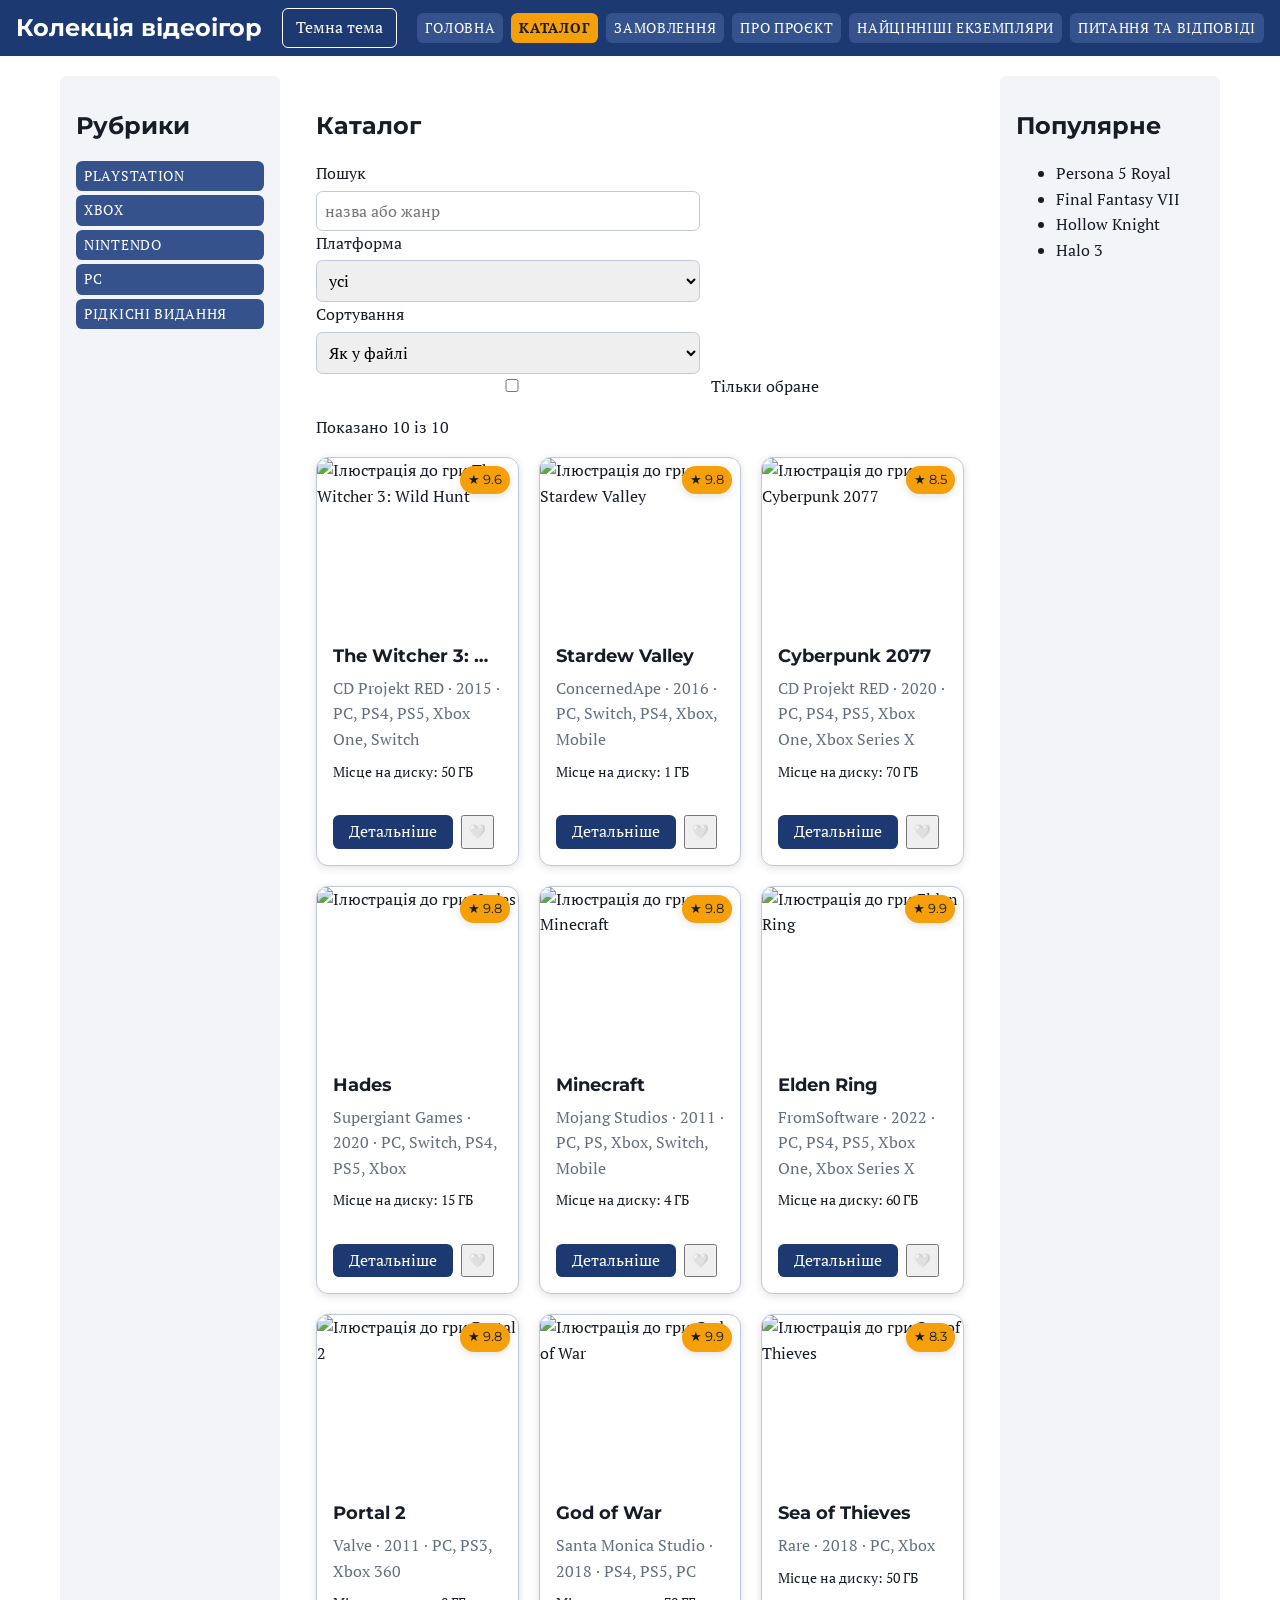
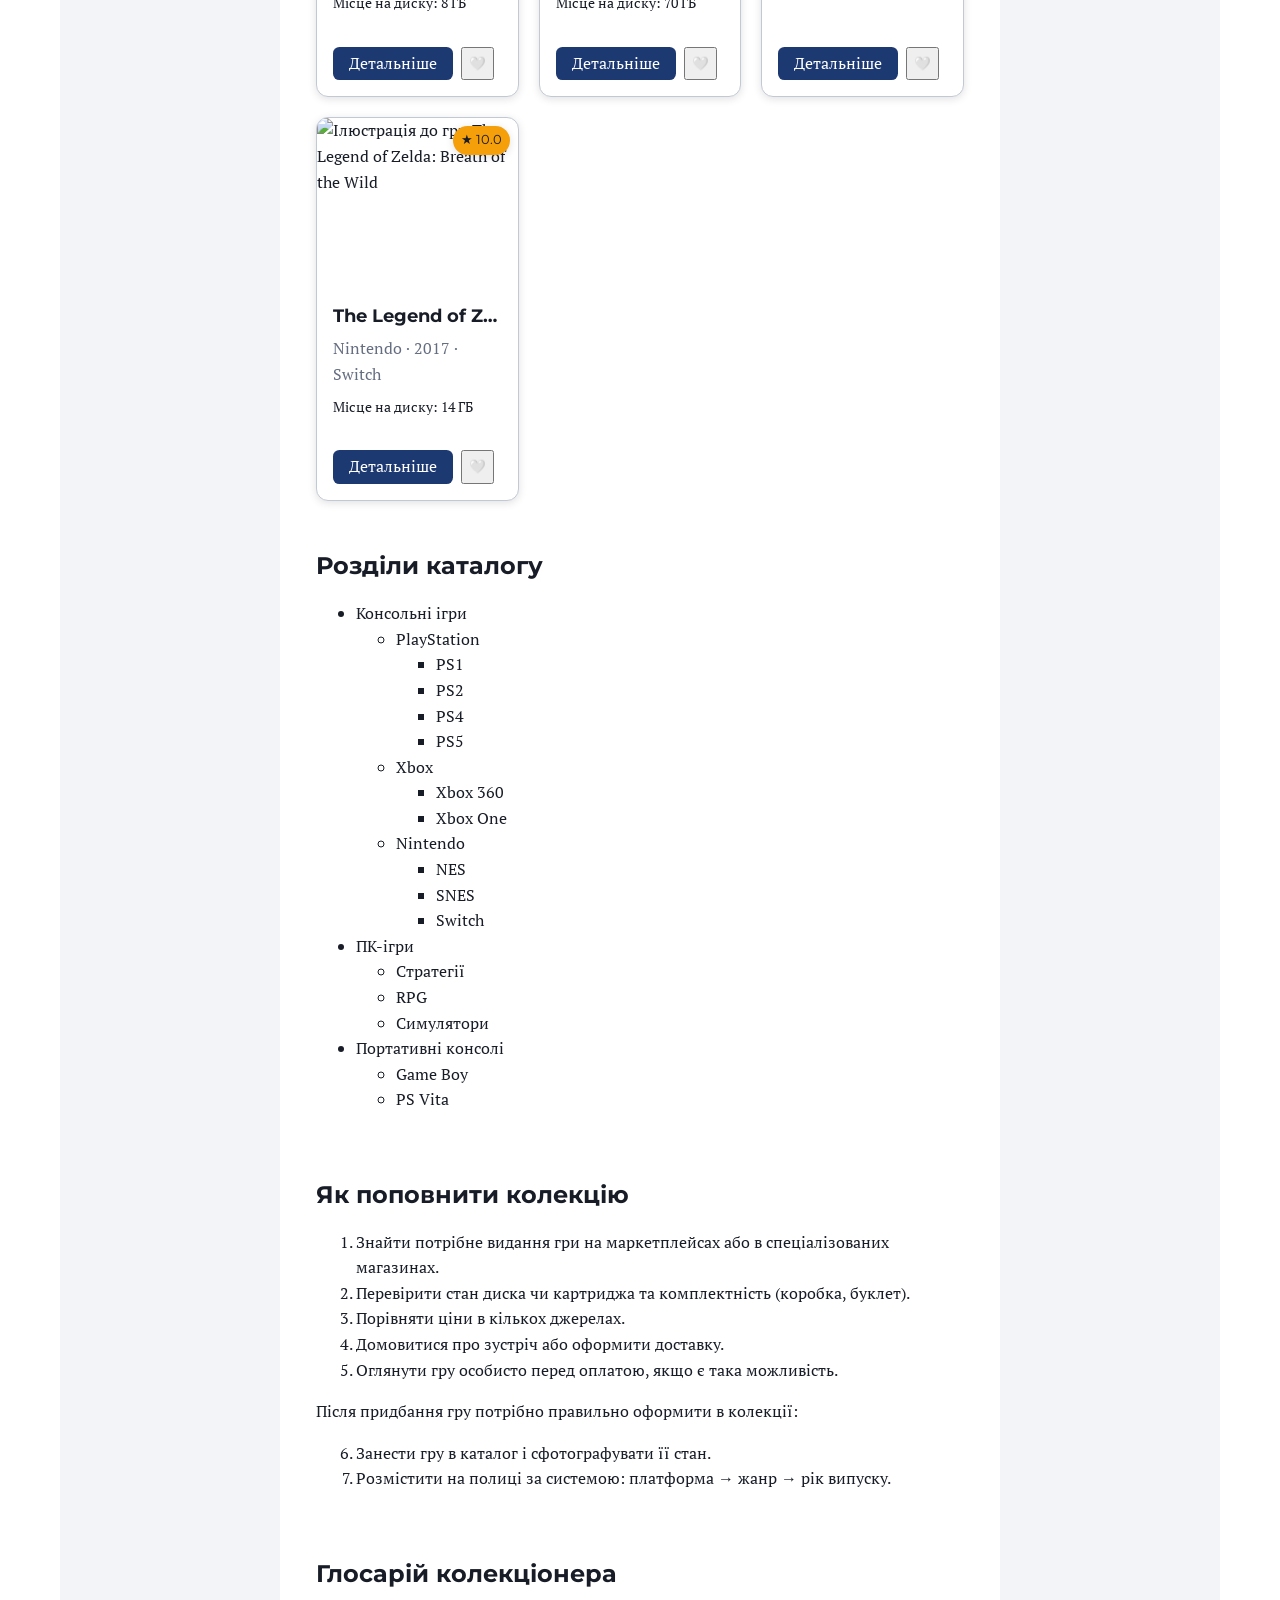
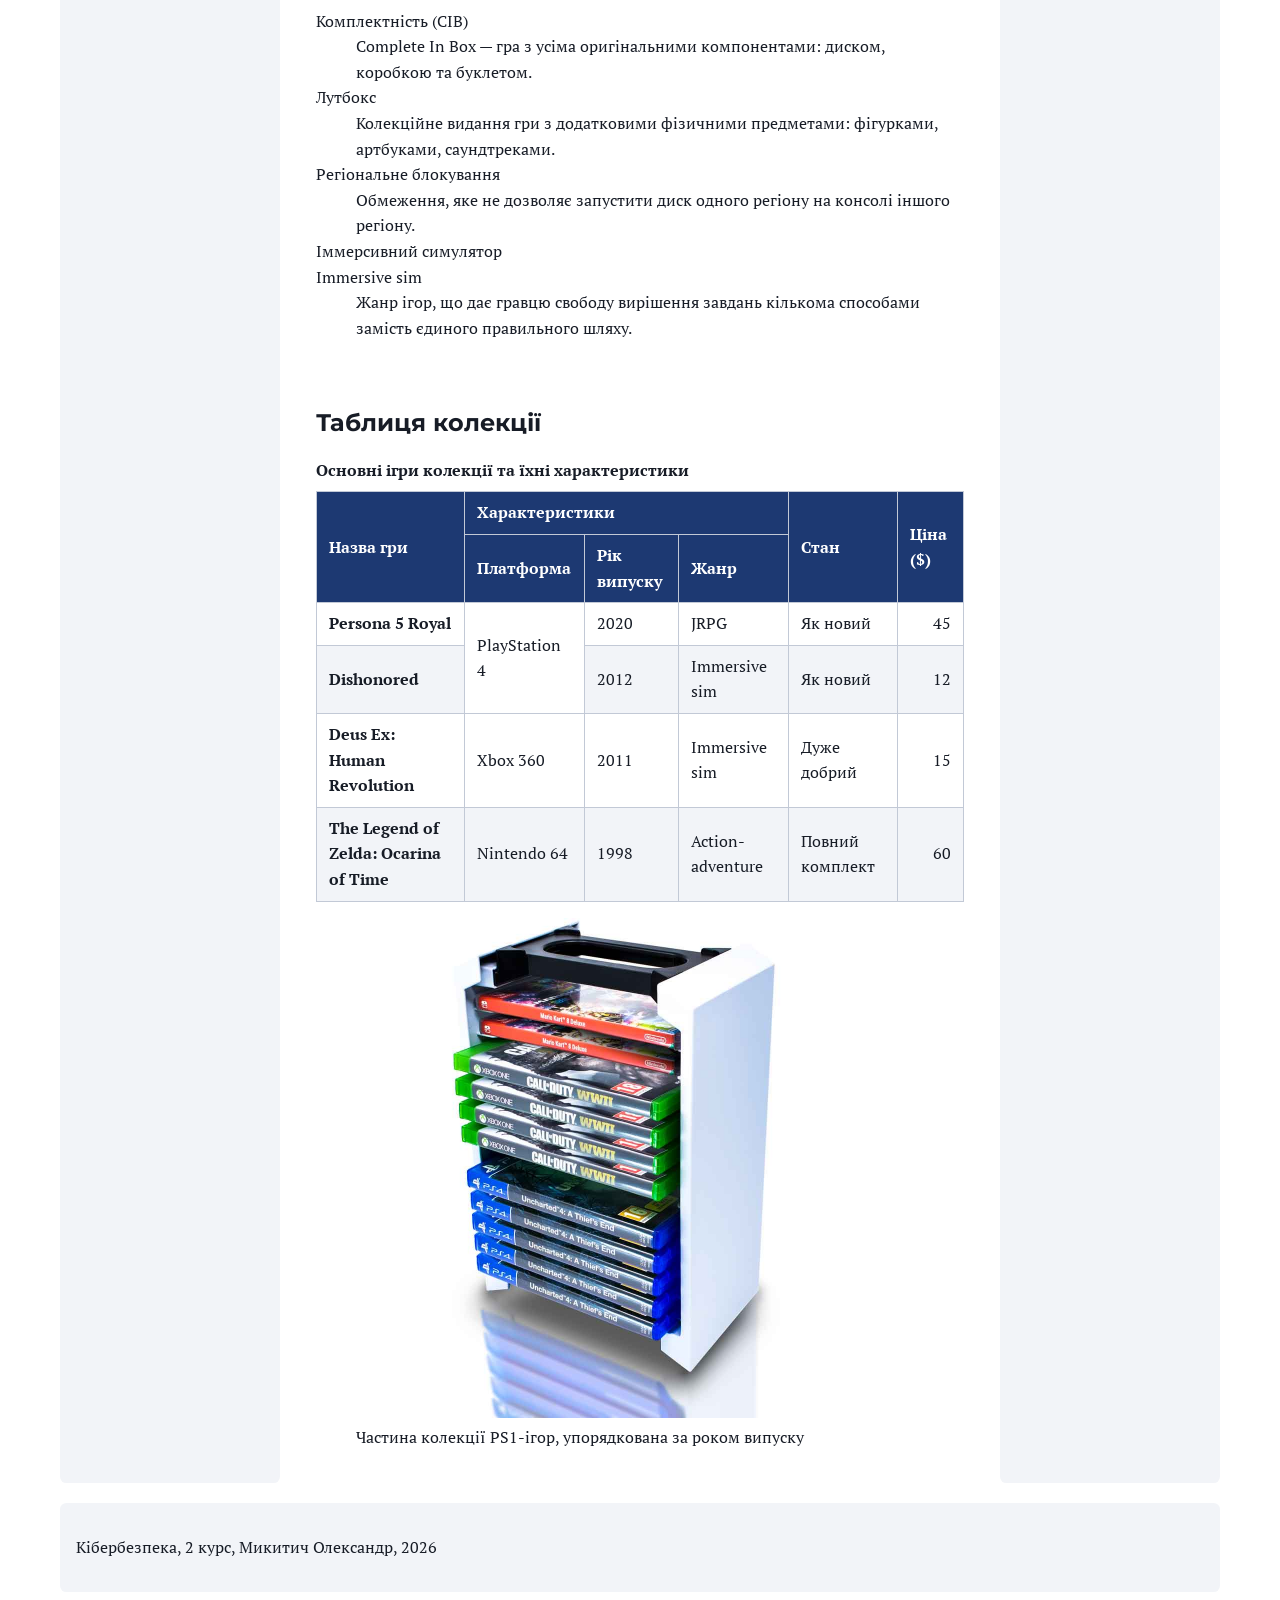
==== commit 27d97da3: "LR10: fetch, loadData, спінер, помилки, модалка і фільтри з data.json" ====
--- a/catalog.html
+++ b/catalog.html
@@ -53,27 +53,34 @@
   <label for="filter">Платформа</label>
   <select id="filter">
     <option value="all">усі</option>
-    <option value="PlayStation 4">PlayStation 4</option>
-    <option value="PlayStation">PlayStation</option>
-    <option value="Xbox 360">Xbox 360</option>
-    <option value="Nintendo 64">Nintendo 64</option>
-    <option value="Nintendo Switch">Nintendo Switch</option>
-    <option value="PC">PC</option>
+    
   </select>
+  <label for="sort">Сортування</label>
+<select id="sort" name="sort">
+    <option value="default">Як у файлі</option>
+    <option value="year">За роком (від старих)</option>
+    <option value="rating">За оцінкою (від найвищої)</option>
+    <option value="title">За назвою (А–Я)</option>
+</select>
+<label><input type="checkbox" id="only-fav"> Тільки обране</label>
 </div>
 
 <p id="empty" class="empty" hidden>Нічого не знайдено. Спробуйте інший запит.</p>
+<p id="count" class="count"></p>
+<div class="loader" hidden>Завантажуємо…</div>
+<p id="load-error" class="load-error" role="alert" hidden></p>
        
                 
 <div class="cards" id="cards"></div>
             </section>
             <dialog id="details">
-                <h3 id="d-title"></h3>
-    <p id="d-line1"></p>
-    <p id="d-line2"></p>
-    <p id="d-line3"></p>
+    <h3 id="d-title"></h3>
+    <div id="d-main"></div>
+    <div id="d-object"></div>
+    <div id="d-list"></div>
+    <div id="d-table"></div>
     <button id="d-close" type="button">Закрити</button>
-            </dialog>
+</dialog>
             <section>
                 <h2>Розділи каталогу</h2>
                 <ul>
@@ -217,21 +224,7 @@
                     <figcaption>Частина колекції PS1-ігор, упорядкована за роком випуску</figcaption>
                 </figure>
             </section>
-            <section class="demo" id="demo">
-    <h2>Демонстрація роботи</h2>
-    <h3>Усього записів</h3>
-    <p class="js-out" id="out-count"></p>
-    <h3>Нумерований список</h3>
-    <p class="js-out" id="out-numbered"></p>
-    <h3>Категорії</h3>
-    <p class="js-out" id="out-categories"></p>
-    <h3>Фільтр</h3>
-    <p class="js-out" id="out-filter"></p>
-    <h3>Сортування</h3>
-    <p class="js-out" id="out-sorted"></p>
-    <h3>Статистика</h3>
-    <p class="js-out" id="out-stats"></p>
-</section>
+            
         </main>
         <aside class="layout__aside">
             <h2>Популярне</h2>
--- a/css/styles.css
+++ b/css/styles.css
@@ -966,4 +966,111 @@
     padding: 1rem;
     border: 2px solid #1f3a73;
     border-radius: 8px;
+}
+/* ===== Тема: кнопка ===== */
+.theme-toggle {
+    padding: 0.4rem 0.8rem;
+    border: 1px solid #fff;
+    border-radius: 6px;
+    background: transparent;
+    color: #fff;
+    font: inherit;
+    cursor: pointer;
+}
+
+.theme-toggle:focus-visible {
+    outline: 3px solid #f5a30a;
+    outline-offset: 2px;
+}
+
+/* ===== Тема: темна, ввімкнена кнопкою ===== */
+:root.dark-theme body {
+    background: #121212;
+    color: #e6e6e6;
+}
+
+:root.dark-theme main,
+:root.dark-theme .card,
+:root.dark-theme fieldset,
+:root.dark-theme .controls,
+:root.dark-theme .layout__nav,
+:root.dark-theme dialog {
+    background: #1e1e1e;
+    color: #e6e6e6;
+    border-color: #444;
+}
+
+:root.dark-theme input,
+:root.dark-theme select,
+:root.dark-theme textarea {
+    background: #2a2a2a;
+    color: #e6e6e6;
+    border-color: #555;
+}
+
+:root.dark-theme .error {
+    color: #ff8a80;
+}
+
+/* ===== Тема: за налаштуванням системи, якщо користувач не вибрав світлу ===== */
+@media (prefers-color-scheme: dark) {
+    :root:not(.light-theme) body {
+        background: #121212;
+        color: #e6e6e6;
+    }
+
+    :root:not(.light-theme) main,
+    :root:not(.light-theme) .card,
+    :root:not(.light-theme) fieldset,
+    :root:not(.light-theme) .controls,
+    :root:not(.light-theme) .layout__nav,
+    :root:not(.light-theme) dialog {
+        background: #1e1e1e;
+        color: #e6e6e6;
+        border-color: #444;
+    }
+
+    :root:not(.light-theme) input,
+    :root:not(.light-theme) select,
+    :root:not(.light-theme) textarea {
+        background: #2a2a2a;
+        color: #e6e6e6;
+        border-color: #555;
+    }
+
+    :root:not(.light-theme) .error {
+        color: #ff8a80;
+    }
+}
+/* ===== Тема: бічні блоки ===== */
+:root.dark-theme aside {
+    background: #1e1e1e;
+    color: #e6e6e6;
+}
+
+:root.dark-theme aside h2,
+:root.dark-theme aside li {
+    color: #e6e6e6;
+}
+
+@media (prefers-color-scheme: dark) {
+    :root:not(.light-theme) aside {
+        background: #1e1e1e;
+        color: #e6e6e6;
+    }
+
+    :root:not(.light-theme) aside h2,
+    :root:not(.light-theme) aside li {
+        color: #e6e6e6;
+    }
+}
+/* ===== Тема: читабельність підписів ===== */
+:root.dark-theme .card__meta {
+    color: #b8b8b8;
+}
+
+@media (prefers-color-scheme: dark) {
+    :root:not(.light-theme) .card__meta {
+        color: #b8b8b8;
+    }
 }
